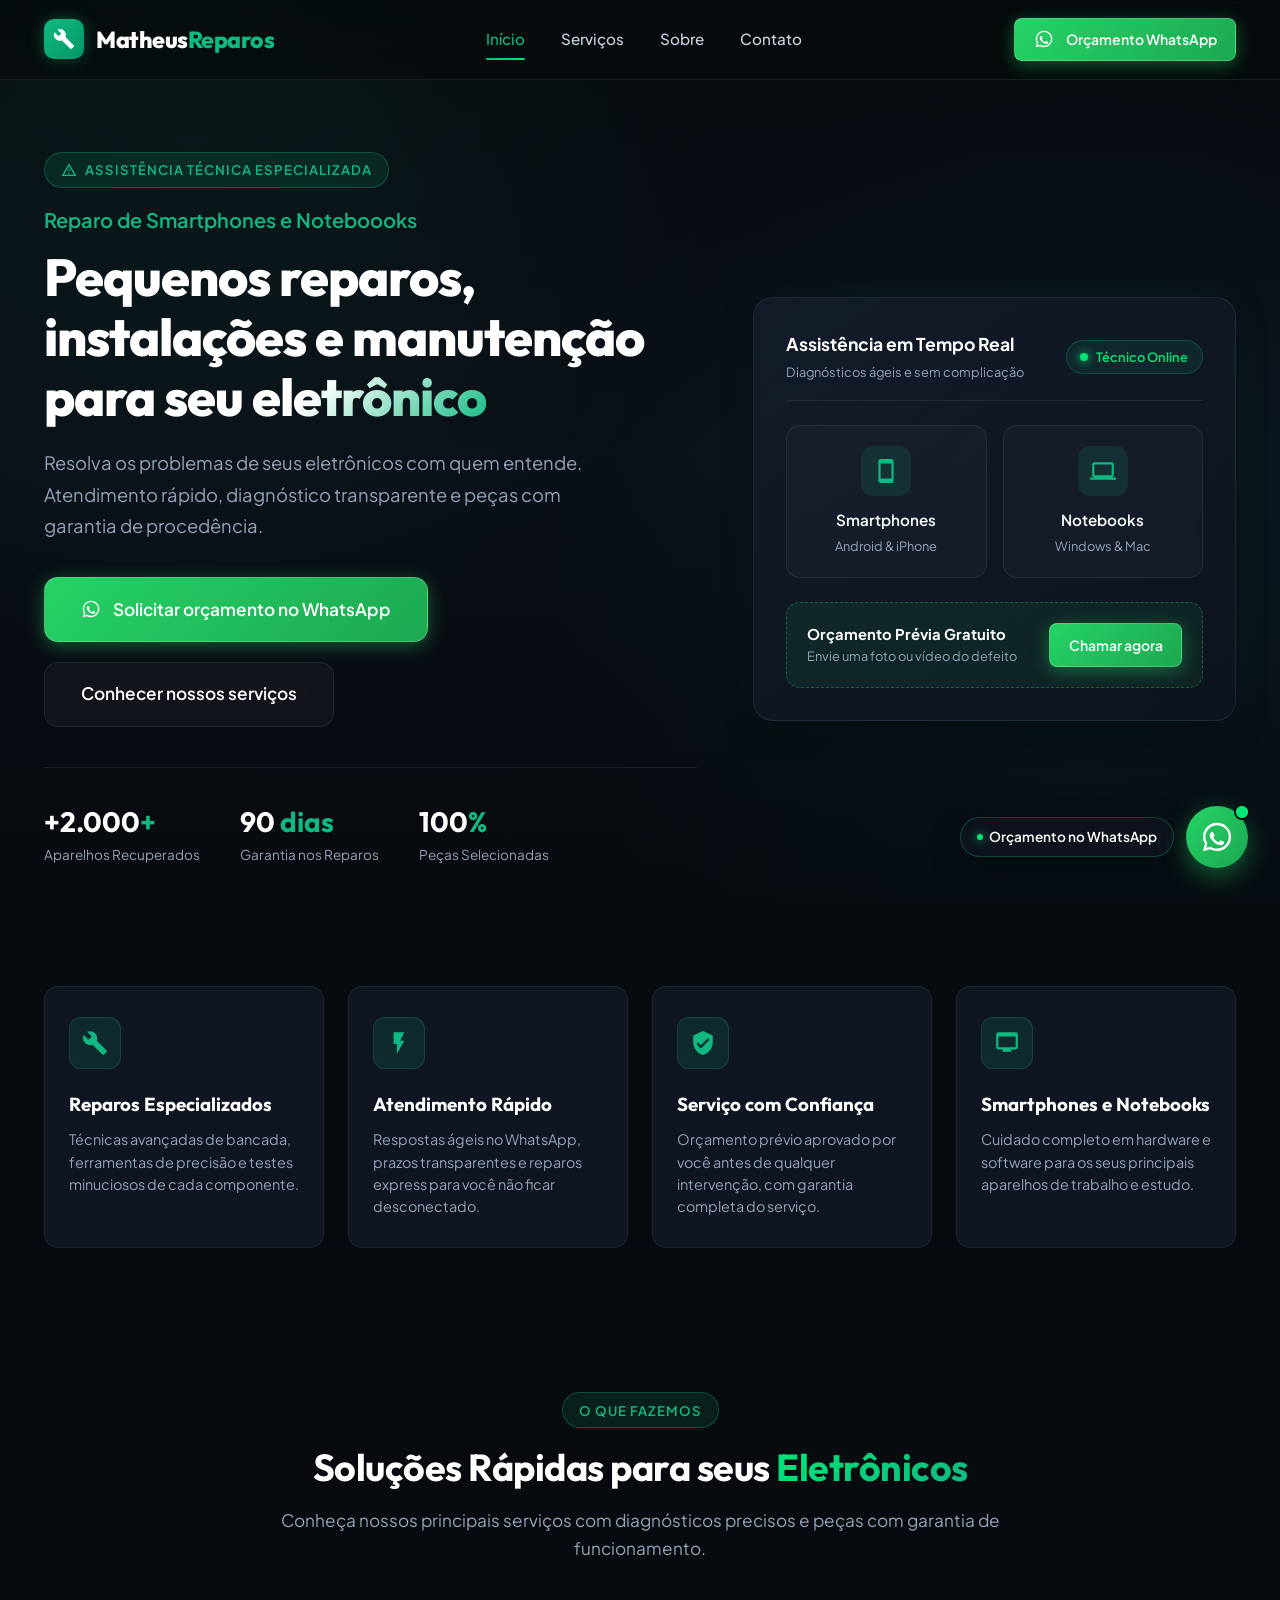
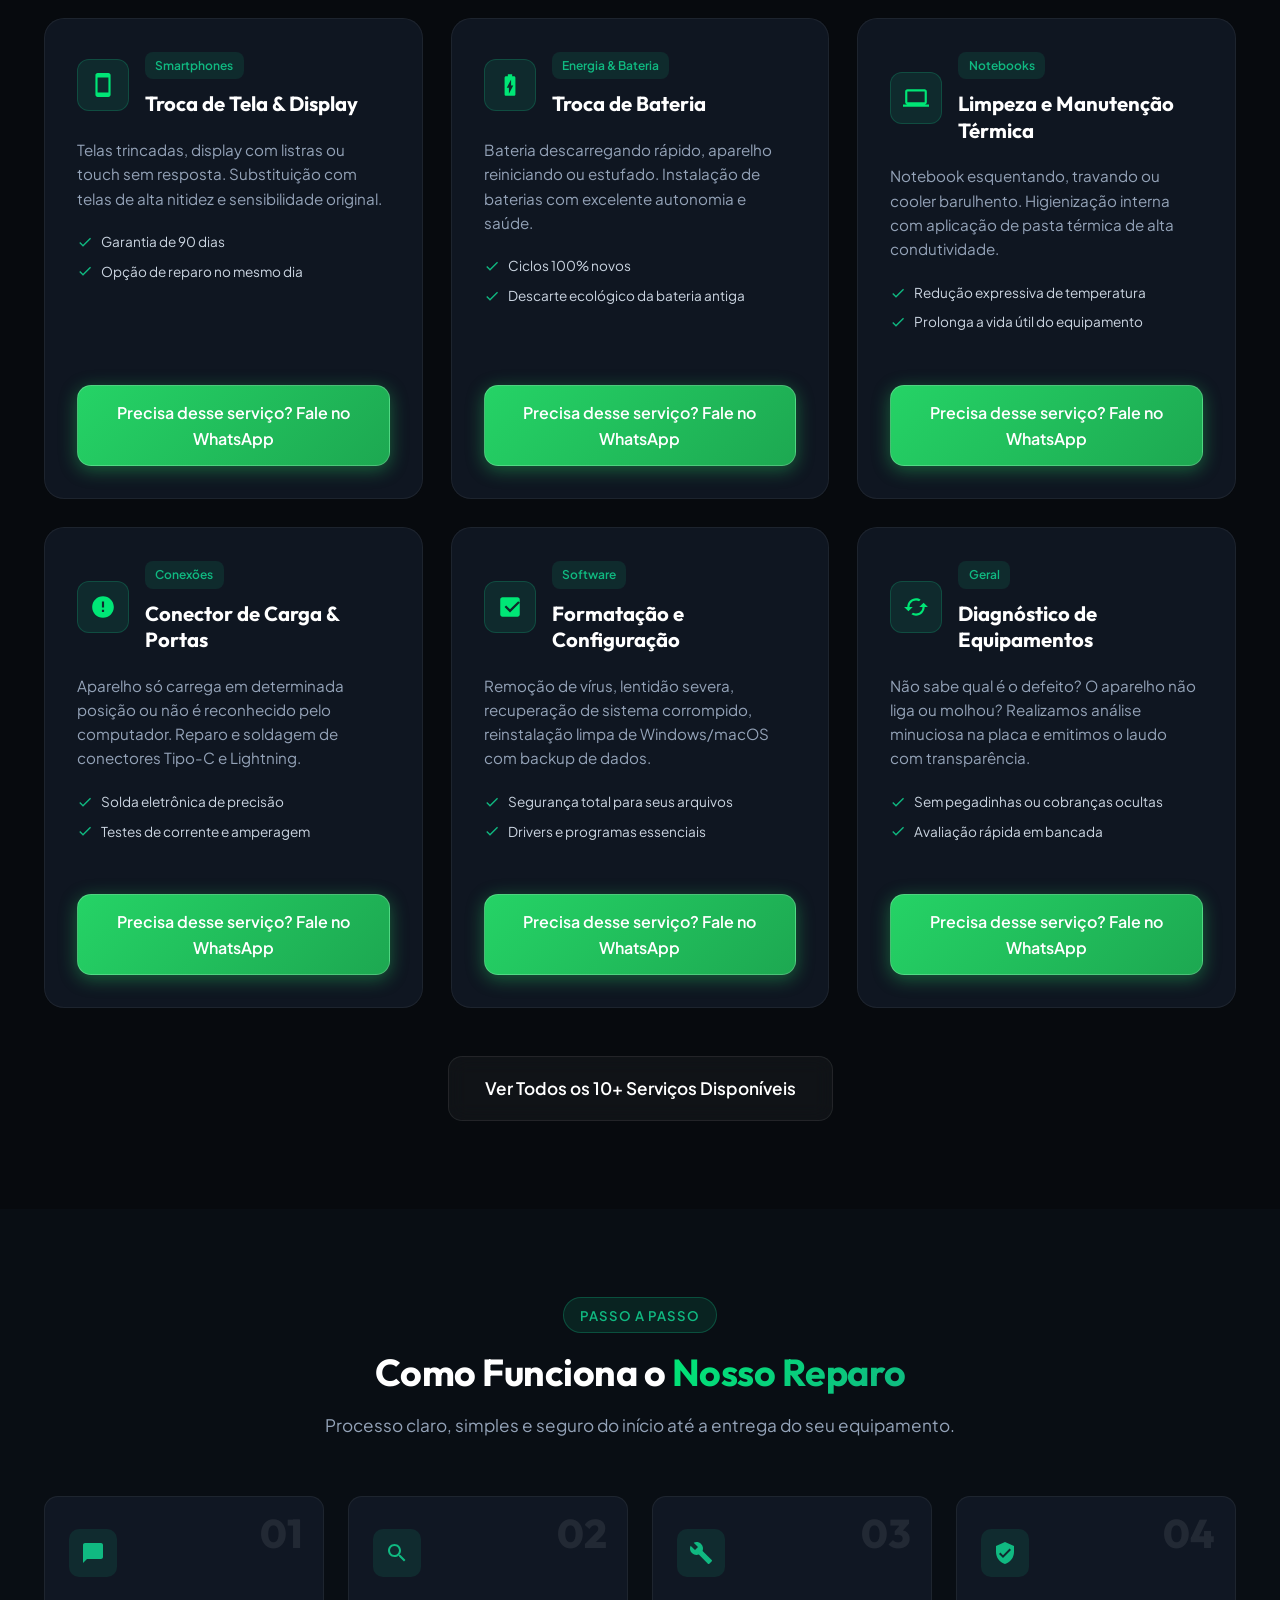
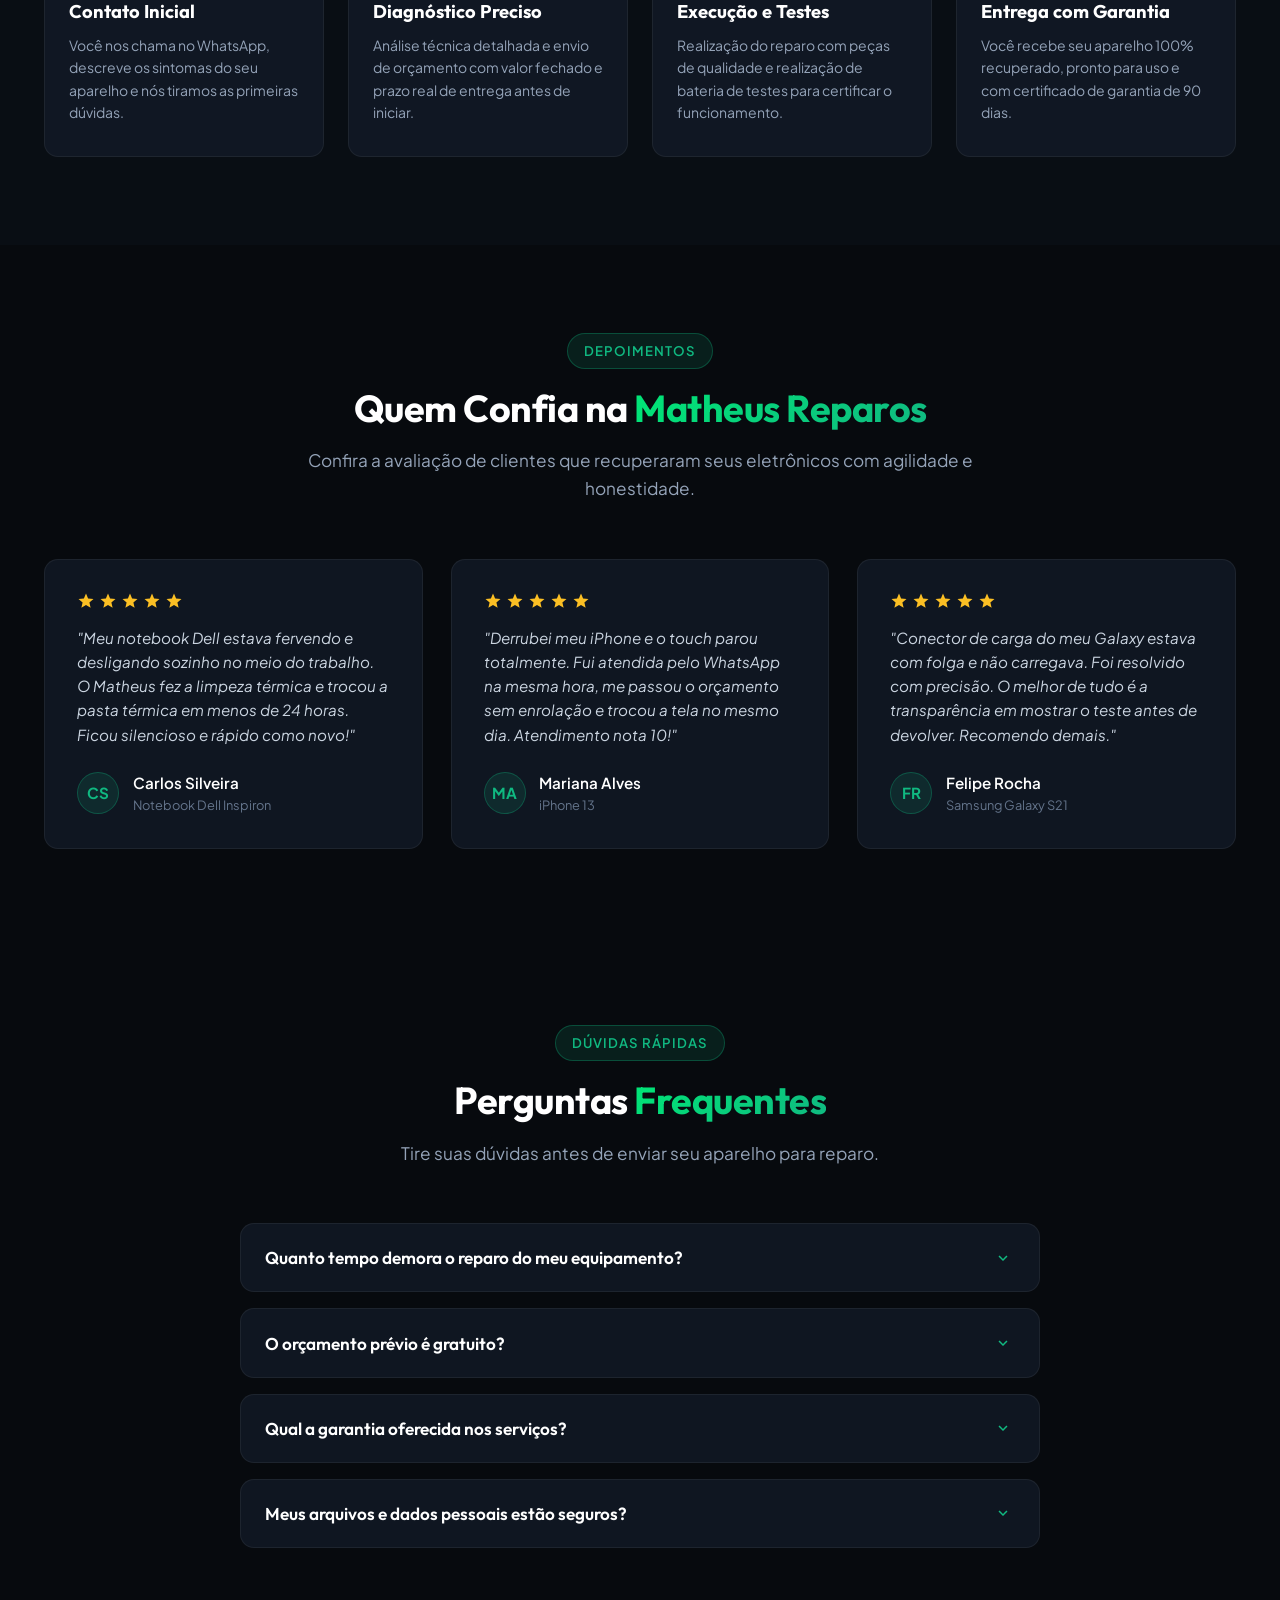
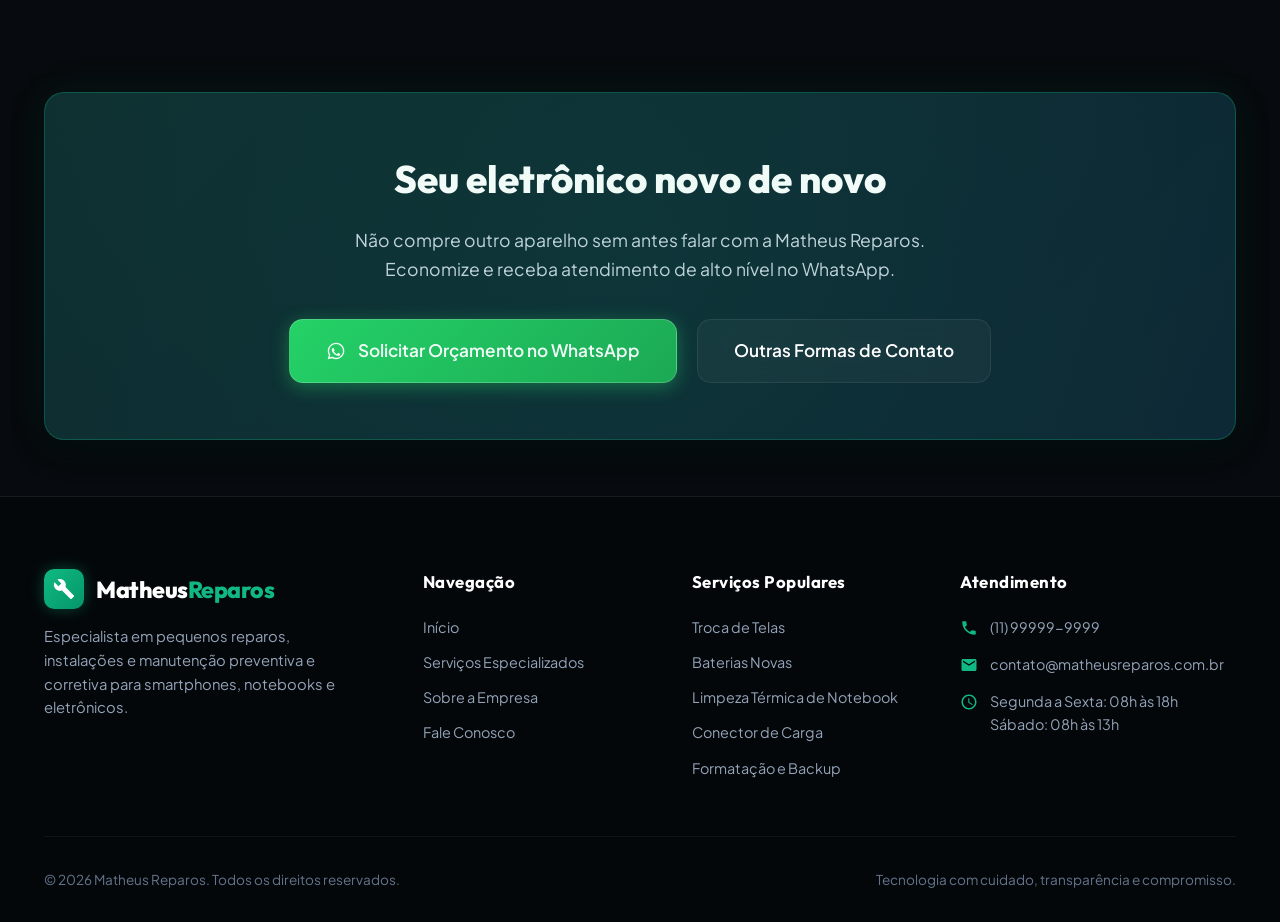
==== index.html @ ce0a1896 "Add files via upload" ====
<!DOCTYPE html>
<html lang="pt-BR">
<head>
  <meta charset="UTF-8">
  <meta name="viewport" content="width=device-width, initial-scale=1.0">
  <title>Matheus Reparos | Especialista em Smartphones e Notebooks</title>
  <meta name="description" content="Assistência técnica especializada em pequenos reparos, instalações e manutenção para seu eletrônico. Reparo de smartphones, notebooks e mais. Solicite seu orçamento!">
  <meta name="keywords" content="reparo de celular, conserto de notebook, troca de tela, troca de bateria, formatação, assistência técnica">
  
  <!-- CSS Principal -->
  <link rel="stylesheet" href="css/style.css">
  
  <!-- Favicon SVG Embutido -->
  <link rel="icon" type="image/svg+xml" href="data:image/svg+xml,<svg xmlns='http://www.w3.org/2000/svg' viewBox='0 0 24 24' fill='%2310b981'><path d='M22.7 19l-9.1-9.1c.9-2.3.4-5-1.5-6.9-2-2-5-2.4-7.4-1.3L9 6 6 9 1.6 4.7C.4 7.1.9 10.1 2.9 12.1c1.9 1.9 4.6 2.4 6.9 1.5l9.1 9.1c.4.4 1 .4 1.4 0l2.3-2.3c.5-.4.5-1.1.1-1.4z'/></svg>">
</head>
<body>

  <!-- ==========================================================================
       HEADER & NAVEGAÇÃO
       ========================================================================== -->
  <header class="header">
    <div class="container nav-container">
      <a href="index.html" class="logo" title="Matheus Reparos - Página Inicial">
        <div class="logo-icon">
          <svg viewBox="0 0 24 24">
            <path d="M22.7 19l-9.1-9.1c.9-2.3.4-5-1.5-6.9-2-2-5-2.4-7.4-1.3L9 6 6 9 1.6 4.7C.4 7.1.9 10.1 2.9 12.1c1.9 1.9 4.6 2.4 6.9 1.5l9.1 9.1c.4.4 1 .4 1.4 0l2.3-2.3c.5-.4.5-1.1.1-1.4z"/>
          </svg>
        </div>
        <div class="logo-text">Matheus<span>Reparos</span></div>
      </a>

      <nav class="nav-links" id="navLinks">
        <a href="index.html" class="nav-link active">Início</a>
        <a href="servicos.html" class="nav-link">Serviços</a>
        <a href="sobre.html" class="nav-link">Sobre</a>
        <a href="contato.html" class="nav-link">Contato</a>
      </nav>

      <div class="nav-cta">
        <a href="#" class="btn btn-whatsapp btn-sm" data-whatsapp-btn>
          <svg viewBox="0 0 24 24"><path d="M12.04 2c-5.46 0-9.91 4.45-9.91 9.91 0 1.75.46 3.45 1.32 4.95L2.05 22l5.25-1.38c1.45.79 3.08 1.21 4.74 1.21 5.46 0 9.91-4.45 9.91-9.91 0-2.65-1.03-5.14-2.9-7.01A9.816 9.816 0 0 0 12.04 2m.01 1.67c2.2 0 4.26.86 5.82 2.41 1.56 1.56 2.41 3.62 2.41 5.83 0 4.54-3.7 8.24-8.24 8.24-1.48 0-2.93-.4-4.2-1.15l-.3-.18-3.12.82.83-3.04-.2-.31a8.19 8.19 0 0 1-1.26-4.38c0-4.54 3.7-8.24 8.24-8.24m4.52 11.53c-.25-.13-1.47-.72-1.7-.81-.23-.08-.39-.13-.56.13-.17.25-.64.81-.79.97-.14.17-.29.19-.54.06-.25-.13-1.06-.39-2.02-1.24-.74-.66-1.25-1.48-1.39-1.73-.15-.25-.02-.39.11-.51.11-.11.25-.29.37-.43.13-.15.17-.25.25-.42.08-.17.04-.31-.02-.44-.06-.13-.56-1.35-.77-1.85-.2-.49-.41-.42-.56-.43h-.48c-.17 0-.44.06-.67.31-.23.25-.87.85-.87 2.08 0 1.22.89 2.4 1.01 2.57.13.17 1.75 2.68 4.25 3.75.59.26 1.06.41 1.42.52.6.19 1.14.16 1.57.1.48-.07 1.47-.6 1.68-1.18.21-.58.21-1.07.15-1.18-.07-.12-.23-.19-.48-.31z"/></svg>
          Orçamento WhatsApp
        </a>

        <button class="mobile-toggle" id="mobileToggle" aria-label="Abrir menu de navegação">
          <svg viewBox="0 0 24 24"><path d="M3 18h18v-2H3v2zm0-5h18v-2H3v2zm0-7v2h18V6H3z"/></svg>
        </button>
      </div>
    </div>
  </header>

  <main>
    <!-- ==========================================================================
         HERO SECTION
         ========================================================================== -->
    <section class="hero">
      <div class="container hero-grid">
        <div class="hero-content">
          <div class="badge-tag">
            <svg viewBox="0 0 24 24"><path d="M12 2L1 21h22L12 2zm0 3.99L19.53 19H4.47L12 5.99zM11 16h2v2h-2zm0-6h2v4h-2z"/></svg>
            Assistência Técnica Especializada
          </div>

          <p class="hero-tagline">Reparo de Smartphones e Noteboooks</p>

          <h1 class="hero-title">
            Pequenos reparos, instalações e manutenção para seu <span class="gradient-text">eletrônico</span>
          </h1>

          <p class="hero-description">
            Resolva os problemas de seus eletrônicos com quem entende. Atendimento rápido, diagnóstico transparente e peças com garantia de procedência.
          </p>

          <div class="hero-actions">
            <a href="#" class="btn btn-whatsapp btn-lg" data-whatsapp-btn id="heroWaBtn">
              <svg viewBox="0 0 24 24"><path d="M12.04 2c-5.46 0-9.91 4.45-9.91 9.91 0 1.75.46 3.45 1.32 4.95L2.05 22l5.25-1.38c1.45.79 3.08 1.21 4.74 1.21 5.46 0 9.91-4.45 9.91-9.91 0-2.65-1.03-5.14-2.9-7.01A9.816 9.816 0 0 0 12.04 2m.01 1.67c2.2 0 4.26.86 5.82 2.41 1.56 1.56 2.41 3.62 2.41 5.83 0 4.54-3.7 8.24-8.24 8.24-1.48 0-2.93-.4-4.2-1.15l-.3-.18-3.12.82.83-3.04-.2-.31a8.19 8.19 0 0 1-1.26-4.38c0-4.54 3.7-8.24 8.24-8.24m4.52 11.53c-.25-.13-1.47-.72-1.7-.81-.23-.08-.39-.13-.56.13-.17.25-.64.81-.79.97-.14.17-.29.19-.54.06-.25-.13-1.06-.39-2.02-1.24-.74-.66-1.25-1.48-1.39-1.73-.15-.25-.02-.39.11-.51.11-.11.25-.29.37-.43.13-.15.17-.25.25-.42.08-.17.04-.31-.02-.44-.06-.13-.56-1.35-.77-1.85-.2-.49-.41-.42-.56-.43h-.48c-.17 0-.44.06-.67.31-.23.25-.87.85-.87 2.08 0 1.22.89 2.4 1.01 2.57.13.17 1.75 2.68 4.25 3.75.59.26 1.06.41 1.42.52.6.19 1.14.16 1.57.1.48-.07 1.47-.6 1.68-1.18.21-.58.21-1.07.15-1.18-.07-.12-.23-.19-.48-.31z"/></svg>
              Solicitar orçamento no WhatsApp
            </a>

            <a href="servicos.html" class="btn btn-secondary btn-lg">
              Conhecer nossos serviços
            </a>
          </div>

          <div class="hero-stats">
            <div class="stat-item">
              <span class="stat-num">+2.000<span>+</span></span>
              <span class="stat-label">Aparelhos Recuperados</span>
            </div>
            <div class="stat-item">
              <span class="stat-num">90<span> dias</span></span>
              <span class="stat-label">Garantia nos Reparos</span>
            </div>
            <div class="stat-item">
              <span class="stat-num">100<span>%</span></span>
              <span class="stat-label">Peças Selecionadas</span>
            </div>
          </div>
        </div>

        <!-- Visual Tech Card -->
        <div class="hero-visual reveal">
          <div class="hero-glass-card">
            <div class="hero-card-header">
              <div>
                <h3 style="font-size: 1.1rem; font-weight: 700; color: #fff;">Assistência em Tempo Real</h3>
                <span style="font-size: 0.8rem; color: var(--text-muted);">Diagnósticos ágeis e sem complicação</span>
              </div>
              <div class="status-pill">
                <span class="status-indicator"></span>
                Técnico Online
              </div>
            </div>

            <div class="device-showcase-grid">
              <div class="device-box">
                <div class="device-icon-wrap">
                  <svg viewBox="0 0 24 24"><path d="M17 1.01L7 1c-1.1 0-2 .9-2 2v18c0 1.1.9 2 2 2h10c1.1 0 2-.9 2-2V3c0-1.1-.9-1.99-2-1.99zM17 19H7V5h10v14z"/></svg>
                </div>
                <h4>Smartphones</h4>
                <p>Android & iPhone</p>
              </div>

              <div class="device-box">
                <div class="device-icon-wrap">
                  <svg viewBox="0 0 24 24"><path d="M20 18c1.1 0 2-.9 2-2V6c0-1.1-.9-2-2-2H4c-1.1 0-2 .9-2 2v10c0 1.1.9 2 2 2H0v2h24v-2h-4zM4 6h16v10H4V6z"/></svg>
                </div>
                <h4>Notebooks</h4>
                <p>Windows & Mac</p>
              </div>
            </div>

            <div class="hero-quick-cta">
              <div class="quick-cta-info">
                <span class="quick-cta-title">Orçamento Prévia Gratuito</span>
                <span class="quick-cta-sub">Envie uma foto ou vídeo do defeito</span>
              </div>
              <a href="#" class="btn btn-whatsapp btn-sm" data-whatsapp-btn>
                Chamar agora
              </a>
            </div>
          </div>
        </div>
      </div>
    </section>

    <!-- ==========================================================================
         CARDS DE DESTAQUE / DIFERENCIAIS
         ========================================================================== -->
    <section class="section-sm">
      <div class="container">
        <div class="features-grid">
          <!-- Card 1 -->
          <div class="feature-card reveal">
            <div class="feature-icon">
              <svg viewBox="0 0 24 24"><path d="M22.7 19l-9.1-9.1c.9-2.3.4-5-1.5-6.9-2-2-5-2.4-7.4-1.3L9 6 6 9 1.6 4.7C.4 7.1.9 10.1 2.9 12.1c1.9 1.9 4.6 2.4 6.9 1.5l9.1 9.1c.4.4 1 .4 1.4 0l2.3-2.3c.5-.4.5-1.1.1-1.4z"/></svg>
            </div>
            <h3 class="feature-title">Reparos Especializados</h3>
            <p class="feature-desc">Técnicas avançadas de bancada, ferramentas de precisão e testes minuciosos de cada componente.</p>
          </div>

          <!-- Card 2 -->
          <div class="feature-card reveal">
            <div class="feature-icon">
              <svg viewBox="0 0 24 24"><path d="M7 2v11h3v9l7-12h-4l4-8z"/></svg>
            </div>
            <h3 class="feature-title">Atendimento Rápido</h3>
            <p class="feature-desc">Respostas ágeis no WhatsApp, prazos transparentes e reparos express para você não ficar desconectado.</p>
          </div>

          <!-- Card 3 -->
          <div class="feature-card reveal">
            <div class="feature-icon">
              <svg viewBox="0 0 24 24"><path d="M12 1L3 5v6c0 5.55 3.84 10.74 9 12 5.16-1.26 9-6.45 9-12V5l-9-4zm-2 16l-4-4 1.41-1.41L10 14.17l6.59-6.59L18 9l-8 8z"/></svg>
            </div>
            <h3 class="feature-title">Serviço com Confiança</h3>
            <p class="feature-desc">Orçamento prévio aprovado por você antes de qualquer intervenção, com garantia completa do serviço.</p>
          </div>

          <!-- Card 4 -->
          <div class="feature-card reveal">
            <div class="feature-icon">
              <svg viewBox="0 0 24 24"><path d="M4 6h16v10H4zm16-4H4c-1.1 0-2 .9-2 2v12c0 1.1.9 2 2 2h4v2h8v-2h4c1.1 0 2-.9 2-2V4c0-1.1-.9-2-2-2z"/></svg>
            </div>
            <h3 class="feature-title">Smartphones e Notebooks</h3>
            <p class="feature-desc">Cuidado completo em hardware e software para os seus principais aparelhos de trabalho e estudo.</p>
          </div>
        </div>
      </div>
    </section>

    <!-- ==========================================================================
         SERVIÇOS POPULARES
         ========================================================================== -->
    <section class="section">
      <div class="container">
        <div class="section-title-wrap">
          <div class="badge-tag">O que fazemos</div>
          <h2 class="section-title">Soluções Rápidas para seus <span class="highlight">Eletrônicos</span></h2>
          <p class="section-subtitle">Conheça nossos principais serviços com diagnósticos precisos e peças com garantia de funcionamento.</p>
        </div>

        <div class="services-grid">
          <!-- Serviço 1 -->
          <div class="service-card reveal">
            <div class="service-card-top">
              <div class="service-header">
                <div class="service-icon">
                  <svg viewBox="0 0 24 24"><path d="M17 1.01L7 1c-1.1 0-2 .9-2 2v18c0 1.1.9 2 2 2h10c1.1 0 2-.9 2-2V3c0-1.1-.9-1.99-2-1.99zM17 19H7V5h10v14z"/></svg>
                </div>
                <div>
                  <span class="service-badge">Smartphones</span>
                  <h3 class="service-card-title">Troca de Tela & Display</h3>
                </div>
              </div>
              <p class="service-description">Telas trincadas, display com listras ou touch sem resposta. Substituição com telas de alta nitidez e sensibilidade original.</p>
              <div class="service-features">
                <div class="service-feature-item">
                  <svg viewBox="0 0 24 24"><path d="M9 16.17L4.83 12l-1.42 1.41L9 19 21 7l-1.41-1.41z"/></svg>
                  Garantia de 90 dias
                </div>
                <div class="service-feature-item">
                  <svg viewBox="0 0 24 24"><path d="M9 16.17L4.83 12l-1.42 1.41L9 19 21 7l-1.41-1.41z"/></svg>
                  Opção de reparo no mesmo dia
                </div>
              </div>
            </div>
            <a href="#" class="btn btn-whatsapp btn-block" data-whatsapp-service="Troca de Tela de Smartphone">
              Precisa desse serviço? Fale no WhatsApp
            </a>
          </div>

          <!-- Serviço 2 -->
          <div class="service-card reveal">
            <div class="service-card-top">
              <div class="service-header">
                <div class="service-icon">
                  <svg viewBox="0 0 24 24"><path d="M15.67 4H14V2h-4v2H8.33C7.6 4 7 4.6 7 5.33v15.33C7 21.4 7.6 22 8.33 22h7.33c.74 0 1.34-.6 1.34-1.33V5.33C17 4.6 16.4 4 15.67 4zM11 20v-5.5H9L13 7v5.5h2L11 20z"/></svg>
                </div>
                <div>
                  <span class="service-badge">Energia & Bateria</span>
                  <h3 class="service-card-title">Troca de Bateria</h3>
                </div>
              </div>
              <p class="service-description">Bateria descarregando rápido, aparelho reiniciando ou estufado. Instalação de baterias com excelente autonomia e saúde.</p>
              <div class="service-features">
                <div class="service-feature-item">
                  <svg viewBox="0 0 24 24"><path d="M9 16.17L4.83 12l-1.42 1.41L9 19 21 7l-1.41-1.41z"/></svg>
                  Ciclos 100% novos
                </div>
                <div class="service-feature-item">
                  <svg viewBox="0 0 24 24"><path d="M9 16.17L4.83 12l-1.42 1.41L9 19 21 7l-1.41-1.41z"/></svg>
                  Descarte ecológico da bateria antiga
                </div>
              </div>
            </div>
            <a href="#" class="btn btn-whatsapp btn-block" data-whatsapp-service="Troca de Bateria">
              Precisa desse serviço? Fale no WhatsApp
            </a>
          </div>

          <!-- Serviço 3 -->
          <div class="service-card reveal">
            <div class="service-card-top">
              <div class="service-header">
                <div class="service-icon">
                  <svg viewBox="0 0 24 24"><path d="M20 18c1.1 0 2-.9 2-2V6c0-1.1-.9-2-2-2H4c-1.1 0-2 .9-2 2v10c0 1.1.9 2 2 2H0v2h24v-2h-4zM4 6h16v10H4V6z"/></svg>
                </div>
                <div>
                  <span class="service-badge">Notebooks</span>
                  <h3 class="service-card-title">Limpeza e Manutenção Térmica</h3>
                </div>
              </div>
              <p class="service-description">Notebook esquentando, travando ou cooler barulhento. Higienização interna com aplicação de pasta térmica de alta condutividade.</p>
              <div class="service-features">
                <div class="service-feature-item">
                  <svg viewBox="0 0 24 24"><path d="M9 16.17L4.83 12l-1.42 1.41L9 19 21 7l-1.41-1.41z"/></svg>
                  Redução expressiva de temperatura
                </div>
                <div class="service-feature-item">
                  <svg viewBox="0 0 24 24"><path d="M9 16.17L4.83 12l-1.42 1.41L9 19 21 7l-1.41-1.41z"/></svg>
                  Prolonga a vida útil do equipamento
                </div>
              </div>
            </div>
            <a href="#" class="btn btn-whatsapp btn-block" data-whatsapp-service="Limpeza e Manutenção de Notebook">
              Precisa desse serviço? Fale no WhatsApp
            </a>
          </div>

          <!-- Serviço 4 -->
          <div class="service-card reveal">
            <div class="service-card-top">
              <div class="service-header">
                <div class="service-icon">
                  <svg viewBox="0 0 24 24"><path d="M12 2C6.48 2 2 6.48 2 12s4.48 10 10 10 10-4.48 10-10S17.52 2 12 2zm1 14.5h-2v-2h2v2zm0-4h-2V7h2v5.5z"/></svg>
                </div>
                <div>
                  <span class="service-badge">Conexões</span>
                  <h3 class="service-card-title">Conector de Carga & Portas</h3>
                </div>
              </div>
              <p class="service-description">Aparelho só carrega em determinada posição ou não é reconhecido pelo computador. Reparo e soldagem de conectores Tipo-C e Lightning.</p>
              <div class="service-features">
                <div class="service-feature-item">
                  <svg viewBox="0 0 24 24"><path d="M9 16.17L4.83 12l-1.42 1.41L9 19 21 7l-1.41-1.41z"/></svg>
                  Solda eletrônica de precisão
                </div>
                <div class="service-feature-item">
                  <svg viewBox="0 0 24 24"><path d="M9 16.17L4.83 12l-1.42 1.41L9 19 21 7l-1.41-1.41z"/></svg>
                  Testes de corrente e amperagem
                </div>
              </div>
            </div>
            <a href="#" class="btn btn-whatsapp btn-block" data-whatsapp-service="Reparo de Conector de Carga">
              Precisa desse serviço? Fale no WhatsApp
            </a>
          </div>

          <!-- Serviço 5 -->
          <div class="service-card reveal">
            <div class="service-card-top">
              <div class="service-header">
                <div class="service-icon">
                  <svg viewBox="0 0 24 24"><path d="M19 3H5c-1.1 0-2 .9-2 2v14c0 1.1.9 2 2 2h14c1.1 0 2-.9 2-2V5c0-1.1-.9-2-2-2zm-7 14l-5-5 1.41-1.41L12 14.17l7.59-7.59L21 8l-9 9z"/></svg>
                </div>
                <div>
                  <span class="service-badge">Software</span>
                  <h3 class="service-card-title">Formatação e Configuração</h3>
                </div>
              </div>
              <p class="service-description">Remoção de vírus, lentidão severa, recuperação de sistema corrompido, reinstalação limpa de Windows/macOS com backup de dados.</p>
              <div class="service-features">
                <div class="service-feature-item">
                  <svg viewBox="0 0 24 24"><path d="M9 16.17L4.83 12l-1.42 1.41L9 19 21 7l-1.41-1.41z"/></svg>
                  Segurança total para seus arquivos
                </div>
                <div class="service-feature-item">
                  <svg viewBox="0 0 24 24"><path d="M9 16.17L4.83 12l-1.42 1.41L9 19 21 7l-1.41-1.41z"/></svg>
                  Drivers e programas essenciais
                </div>
              </div>
            </div>
            <a href="#" class="btn btn-whatsapp btn-block" data-whatsapp-service="Formatação e Configuração de Software">
              Precisa desse serviço? Fale no WhatsApp
            </a>
          </div>

          <!-- Serviço 6 -->
          <div class="service-card reveal">
            <div class="service-card-top">
              <div class="service-header">
                <div class="service-icon">
                  <svg viewBox="0 0 24 24"><path d="M19 8l-4 4h3c0 3.31-2.69 6-6 6-1.01 0-1.97-.25-2.8-.7l-1.46 1.46C8.97 19.54 10.43 20 12 20c4.42 0 8-3.58 8-8h3l-4-4zM6 12c0-3.31 2.69-6 6-6 1.01 0 1.97.25 2.8.7l1.46-1.46C15.03 4.46 13.57 4 12 4c-4.42 0-8 3.58-8 8H1l4 4 4-4H6z"/></svg>
                </div>
                <div>
                  <span class="service-badge">Geral</span>
                  <h3 class="service-card-title">Diagnóstico de Equipamentos</h3>
                </div>
              </div>
              <p class="service-description">Não sabe qual é o defeito? O aparelho não liga ou molhou? Realizamos análise minuciosa na placa e emitimos o laudo com transparência.</p>
              <div class="service-features">
                <div class="service-feature-item">
                  <svg viewBox="0 0 24 24"><path d="M9 16.17L4.83 12l-1.42 1.41L9 19 21 7l-1.41-1.41z"/></svg>
                  Sem pegadinhas ou cobranças ocultas
                </div>
                <div class="service-feature-item">
                  <svg viewBox="0 0 24 24"><path d="M9 16.17L4.83 12l-1.42 1.41L9 19 21 7l-1.41-1.41z"/></svg>
                  Avaliação rápida em bancada
                </div>
              </div>
            </div>
            <a href="#" class="btn btn-whatsapp btn-block" data-whatsapp-service="Diagnóstico de Equipamento">
              Precisa desse serviço? Fale no WhatsApp
            </a>
          </div>
        </div>

        <div style="text-align: center; margin-top: 3rem;">
          <a href="servicos.html" class="btn btn-secondary btn-lg">
            Ver Todos os 10+ Serviços Disponíveis
          </a>
        </div>
      </div>
    </section>

    <!-- ==========================================================================
         COMO FUNCIONA O ATENDIMENTO
         ========================================================================== -->
    <section class="section" style="background: rgba(14, 20, 30, 0.4);">
      <div class="container">
        <div class="section-title-wrap">
          <div class="badge-tag">Passo a Passo</div>
          <h2 class="section-title">Como Funciona o <span class="highlight">Nosso Reparo</span></h2>
          <p class="section-subtitle">Processo claro, simples e seguro do início até a entrega do seu equipamento.</p>
        </div>

        <div class="steps-grid">
          <!-- Passo 1 -->
          <div class="step-card reveal">
            <span class="step-number">01</span>
            <div class="step-icon-wrap">
              <svg viewBox="0 0 24 24"><path d="M20 2H4c-1.1 0-1.99.9-1.99 2L2 22l4-4h14c1.1 0 2-.9 2-2V4c0-1.1-.9-2-2-2z"/></svg>
            </div>
            <h3 class="step-title">Contato Inicial</h3>
            <p class="step-desc">Você nos chama no WhatsApp, descreve os sintomas do seu aparelho e nós tiramos as primeiras dúvidas.</p>
          </div>

          <!-- Passo 2 -->
          <div class="step-card reveal">
            <span class="step-number">02</span>
            <div class="step-icon-wrap">
              <svg viewBox="0 0 24 24"><path d="M15.5 14h-.79l-.28-.27C15.41 12.59 16 11.11 16 9.5 16 5.91 13.09 3 9.5 3S3 5.91 3 9.5 5.91 16 9.5 16c1.61 0 3.09-.59 4.23-1.57l.27.28v.79l5 4.99L20.49 19l-4.99-5zm-6 0C7.01 14 5 11.99 5 9.5S7.01 5 9.5 5 14 7.01 14 9.5 11.99 14 9.5 14z"/></svg>
            </div>
            <h3 class="step-title">Diagnóstico Preciso</h3>
            <p class="step-desc">Análise técnica detalhada e envio de orçamento com valor fechado e prazo real de entrega antes de iniciar.</p>
          </div>

          <!-- Passo 3 -->
          <div class="step-card reveal">
            <span class="step-number">03</span>
            <div class="step-icon-wrap">
              <svg viewBox="0 0 24 24"><path d="M22.7 19l-9.1-9.1c.9-2.3.4-5-1.5-6.9-2-2-5-2.4-7.4-1.3L9 6 6 9 1.6 4.7C.4 7.1.9 10.1 2.9 12.1c1.9 1.9 4.6 2.4 6.9 1.5l9.1 9.1c.4.4 1 .4 1.4 0l2.3-2.3c.5-.4.5-1.1.1-1.4z"/></svg>
            </div>
            <h3 class="step-title">Execução e Testes</h3>
            <p class="step-desc">Realização do reparo com peças de qualidade e realização de bateria de testes para certificar o funcionamento.</p>
          </div>

          <!-- Passo 4 -->
          <div class="step-card reveal">
            <span class="step-number">04</span>
            <div class="step-icon-wrap">
              <svg viewBox="0 0 24 24"><path d="M12 1L3 5v6c0 5.55 3.84 10.74 9 12 5.16-1.26 9-6.45 9-12V5l-9-4zm-2 16l-4-4 1.41-1.41L10 14.17l6.59-6.59L18 9l-8 8z"/></svg>
            </div>
            <h3 class="step-title">Entrega com Garantia</h3>
            <p class="step-desc">Você recebe seu aparelho 100% recuperado, pronto para uso e com certificado de garantia de 90 dias.</p>
          </div>
        </div>
      </div>
    </section>

    <!-- ==========================================================================
         PROVA SOCIAL / AVALIAÇÕES
         ========================================================================== -->
    <section class="section">
      <div class="container">
        <div class="section-title-wrap">
          <div class="badge-tag">Depoimentos</div>
          <h2 class="section-title">Quem Confia na <span class="highlight">Matheus Reparos</span></h2>
          <p class="section-subtitle">Confira a avaliação de clientes que recuperaram seus eletrônicos com agilidade e honestidade.</p>
        </div>

        <div class="reviews-grid">
          <!-- Depoimento 1 -->
          <div class="review-card reveal">
            <div>
              <div class="review-stars">
                <svg viewBox="0 0 24 24"><path d="M12 17.27L18.18 21l-1.64-7.03L22 9.24l-7.19-.61L12 2 9.19 8.63 2 9.24l5.46 4.73L5.82 21z"/></svg>
                <svg viewBox="0 0 24 24"><path d="M12 17.27L18.18 21l-1.64-7.03L22 9.24l-7.19-.61L12 2 9.19 8.63 2 9.24l5.46 4.73L5.82 21z"/></svg>
                <svg viewBox="0 0 24 24"><path d="M12 17.27L18.18 21l-1.64-7.03L22 9.24l-7.19-.61L12 2 9.19 8.63 2 9.24l5.46 4.73L5.82 21z"/></svg>
                <svg viewBox="0 0 24 24"><path d="M12 17.27L18.18 21l-1.64-7.03L22 9.24l-7.19-.61L12 2 9.19 8.63 2 9.24l5.46 4.73L5.82 21z"/></svg>
                <svg viewBox="0 0 24 24"><path d="M12 17.27L18.18 21l-1.64-7.03L22 9.24l-7.19-.61L12 2 9.19 8.63 2 9.24l5.46 4.73L5.82 21z"/></svg>
              </div>
              <p class="review-text">"Meu notebook Dell estava fervendo e desligando sozinho no meio do trabalho. O Matheus fez a limpeza térmica e trocou a pasta térmica em menos de 24 horas. Ficou silencioso e rápido como novo!"</p>
            </div>
            <div class="review-author">
              <div class="review-avatar">CS</div>
              <div>
                <div class="review-name">Carlos Silveira</div>
                <div class="review-device">Notebook Dell Inspiron</div>
              </div>
            </div>
          </div>

          <!-- Depoimento 2 -->
          <div class="review-card reveal">
            <div>
              <div class="review-stars">
                <svg viewBox="0 0 24 24"><path d="M12 17.27L18.18 21l-1.64-7.03L22 9.24l-7.19-.61L12 2 9.19 8.63 2 9.24l5.46 4.73L5.82 21z"/></svg>
                <svg viewBox="0 0 24 24"><path d="M12 17.27L18.18 21l-1.64-7.03L22 9.24l-7.19-.61L12 2 9.19 8.63 2 9.24l5.46 4.73L5.82 21z"/></svg>
                <svg viewBox="0 0 24 24"><path d="M12 17.27L18.18 21l-1.64-7.03L22 9.24l-7.19-.61L12 2 9.19 8.63 2 9.24l5.46 4.73L5.82 21z"/></svg>
                <svg viewBox="0 0 24 24"><path d="M12 17.27L18.18 21l-1.64-7.03L22 9.24l-7.19-.61L12 2 9.19 8.63 2 9.24l5.46 4.73L5.82 21z"/></svg>
                <svg viewBox="0 0 24 24"><path d="M12 17.27L18.18 21l-1.64-7.03L22 9.24l-7.19-.61L12 2 9.19 8.63 2 9.24l5.46 4.73L5.82 21z"/></svg>
              </div>
              <p class="review-text">"Derrubei meu iPhone e o touch parou totalmente. Fui atendida pelo WhatsApp na mesma hora, me passou o orçamento sem enrolação e trocou a tela no mesmo dia. Atendimento nota 10!"</p>
            </div>
            <div class="review-author">
              <div class="review-avatar">MA</div>
              <div>
                <div class="review-name">Mariana Alves</div>
                <div class="review-device">iPhone 13</div>
              </div>
            </div>
          </div>

          <!-- Depoimento 3 -->
          <div class="review-card reveal">
            <div>
              <div class="review-stars">
                <svg viewBox="0 0 24 24"><path d="M12 17.27L18.18 21l-1.64-7.03L22 9.24l-7.19-.61L12 2 9.19 8.63 2 9.24l5.46 4.73L5.82 21z"/></svg>
                <svg viewBox="0 0 24 24"><path d="M12 17.27L18.18 21l-1.64-7.03L22 9.24l-7.19-.61L12 2 9.19 8.63 2 9.24l5.46 4.73L5.82 21z"/></svg>
                <svg viewBox="0 0 24 24"><path d="M12 17.27L18.18 21l-1.64-7.03L22 9.24l-7.19-.61L12 2 9.19 8.63 2 9.24l5.46 4.73L5.82 21z"/></svg>
                <svg viewBox="0 0 24 24"><path d="M12 17.27L18.18 21l-1.64-7.03L22 9.24l-7.19-.61L12 2 9.19 8.63 2 9.24l5.46 4.73L5.82 21z"/></svg>
                <svg viewBox="0 0 24 24"><path d="M12 17.27L18.18 21l-1.64-7.03L22 9.24l-7.19-.61L12 2 9.19 8.63 2 9.24l5.46 4.73L5.82 21z"/></svg>
              </div>
              <p class="review-text">"Conector de carga do meu Galaxy estava com folga e não carregava. Foi resolvido com precisão. O melhor de tudo é a transparência em mostrar o teste antes de devolver. Recomendo demais."</p>
            </div>
            <div class="review-author">
              <div class="review-avatar">FR</div>
              <div>
                <div class="review-name">Felipe Rocha</div>
                <div class="review-device">Samsung Galaxy S21</div>
              </div>
            </div>
          </div>
        </div>
      </div>
    </section>

    <!-- ==========================================================================
         FAQ (PERGUNTAS FREQUENTES)
         ========================================================================== -->
    <section class="section">
      <div class="container">
        <div class="section-title-wrap">
          <div class="badge-tag">Dúvidas Rápidas</div>
          <h2 class="section-title">Perguntas <span class="highlight">Frequentes</span></h2>
          <p class="section-subtitle">Tire suas dúvidas antes de enviar seu aparelho para reparo.</p>
        </div>

        <div class="faq-wrap">
          <div class="faq-item">
            <button class="faq-question">
              Quanto tempo demora o reparo do meu equipamento?
              <span class="faq-icon">
                <svg viewBox="0 0 24 24"><path d="M7.41 8.59L12 13.17l4.59-4.58L18 10l-6 6-6-6 1.41-1.41z"/></svg>
              </span>
            </button>
            <div class="faq-answer">
              Serviços como troca de tela, substituição de bateria e limpeza preventiva costumam ser concluídos no mesmo dia ou em até 24 horas úteis. Casos de placa ou reparos estruturais são informados com previsão exata no diagnóstico.
            </div>
          </div>

          <div class="faq-item">
            <button class="faq-question">
              O orçamento prévio é gratuito?
              <span class="faq-icon">
                <svg viewBox="0 0 24 24"><path d="M7.41 8.59L12 13.17l4.59-4.58L18 10l-6 6-6-6 1.41-1.41z"/></svg>
              </span>
            </button>
            <div class="faq-answer">
              Sim! Pelo WhatsApp conseguimos fornecer uma prévia de valores baseando-se no modelo e defeito. Para análise em bancada física, você só aprova o serviço se o valor e condições forem satisfatórios para você.
            </div>
          </div>

          <div class="faq-item">
            <button class="faq-question">
              Qual a garantia oferecida nos serviços?
              <span class="faq-icon">
                <svg viewBox="0 0 24 24"><path d="M7.41 8.59L12 13.17l4.59-4.58L18 10l-6 6-6-6 1.41-1.41z"/></svg>
              </span>
            </button>
            <div class="faq-answer">
              Todos os nossos serviços de peças e mão de obra contam com 90 dias de garantia contra qualquer vício de fabricação ou instalação, garantindo total tranquilidade.
            </div>
          </div>

          <div class="faq-item">
            <button class="faq-question">
              Meus arquivos e dados pessoais estão seguros?
              <span class="faq-icon">
                <svg viewBox="0 0 24 24"><path d="M7.41 8.59L12 13.17l4.59-4.58L18 10l-6 6-6-6 1.41-1.41z"/></svg>
              </span>
            </button>
            <div class="faq-answer">
              Tratamos os dados de nossos clientes com rigor absoluto. Em manutenções de hardware seu sistema sequer é acessado, e em formatações orientamos o procedimento de backup integral com total confidencialidade.
            </div>
          </div>
        </div>
      </div>
    </section>

    <!-- ==========================================================================
         BANNER CTA FINAL
         ========================================================================== -->
    <section class="section-sm">
      <div class="container">
        <div class="cta-banner reveal">
          <h2>Seu eletrônico novo de novo</h2>
          <p>Não compre outro aparelho sem antes falar com a Matheus Reparos. Economize e receba atendimento de alto nível no WhatsApp.</p>
          <div class="cta-buttons">
            <a href="#" class="btn btn-whatsapp btn-lg" data-whatsapp-btn>
              <svg viewBox="0 0 24 24"><path d="M12.04 2c-5.46 0-9.91 4.45-9.91 9.91 0 1.75.46 3.45 1.32 4.95L2.05 22l5.25-1.38c1.45.79 3.08 1.21 4.74 1.21 5.46 0 9.91-4.45 9.91-9.91 0-2.65-1.03-5.14-2.9-7.01A9.816 9.816 0 0 0 12.04 2m.01 1.67c2.2 0 4.26.86 5.82 2.41 1.56 1.56 2.41 3.62 2.41 5.83 0 4.54-3.7 8.24-8.24 8.24-1.48 0-2.93-.4-4.2-1.15l-.3-.18-3.12.82.83-3.04-.2-.31a8.19 8.19 0 0 1-1.26-4.38c0-4.54 3.7-8.24 8.24-8.24m4.52 11.53c-.25-.13-1.47-.72-1.7-.81-.23-.08-.39-.13-.56.13-.17.25-.64.81-.79.97-.14.17-.29.19-.54.06-.25-.13-1.06-.39-2.02-1.24-.74-.66-1.25-1.48-1.39-1.73-.15-.25-.02-.39.11-.51.11-.11.25-.29.37-.43.13-.15.17-.25.25-.42.08-.17.04-.31-.02-.44-.06-.13-.56-1.35-.77-1.85-.2-.49-.41-.42-.56-.43h-.48c-.17 0-.44.06-.67.31-.23.25-.87.85-.87 2.08 0 1.22.89 2.4 1.01 2.57.13.17 1.75 2.68 4.25 3.75.59.26 1.06.41 1.42.52.6.19 1.14.16 1.57.1.48-.07 1.47-.6 1.68-1.18.21-.58.21-1.07.15-1.18-.07-.12-.23-.19-.48-.31z"/></svg>
              Solicitar Orçamento no WhatsApp
            </a>
            <a href="contato.html" class="btn btn-secondary btn-lg">
              Outras Formas de Contato
            </a>
          </div>
        </div>
      </div>
    </section>
  </main>

  <!-- ==========================================================================
       FOOTER
       ========================================================================== -->
  <footer class="footer">
    <div class="container">
      <div class="footer-grid">
        <!-- Coluna 1: Marca -->
        <div class="footer-brand">
          <div class="logo">
            <div class="logo-icon">
              <svg viewBox="0 0 24 24"><path d="M22.7 19l-9.1-9.1c.9-2.3.4-5-1.5-6.9-2-2-5-2.4-7.4-1.3L9 6 6 9 1.6 4.7C.4 7.1.9 10.1 2.9 12.1c1.9 1.9 4.6 2.4 6.9 1.5l9.1 9.1c.4.4 1 .4 1.4 0l2.3-2.3c.5-.4.5-1.1.1-1.4z"/></svg>
            </div>
            <div class="logo-text">Matheus<span>Reparos</span></div>
          </div>
          <p>Especialista em pequenos reparos, instalações e manutenção preventiva e corretiva para smartphones, notebooks e eletrônicos.</p>
        </div>

        <!-- Coluna 2: Navegação -->
        <div>
          <h4 class="footer-heading">Navegação</h4>
          <div class="footer-links">
            <a href="index.html" class="footer-link">Início</a>
            <a href="servicos.html" class="footer-link">Serviços Especializados</a>
            <a href="sobre.html" class="footer-link">Sobre a Empresa</a>
            <a href="contato.html" class="footer-link">Fale Conosco</a>
          </div>
        </div>

        <!-- Coluna 3: Principais Serviços -->
        <div>
          <h4 class="footer-heading">Serviços Populares</h4>
          <div class="footer-links">
            <a href="servicos.html" class="footer-link">Troca de Telas</a>
            <a href="servicos.html" class="footer-link">Baterias Novas</a>
            <a href="servicos.html" class="footer-link">Limpeza Térmica de Notebook</a>
            <a href="servicos.html" class="footer-link">Conector de Carga</a>
            <a href="servicos.html" class="footer-link">Formatação e Backup</a>
          </div>
        </div>

        <!-- Coluna 4: Contato & Horários -->
        <div>
          <h4 class="footer-heading">Atendimento</h4>
          <div class="footer-contact-item">
            <svg viewBox="0 0 24 24"><path d="M6.62 10.79c1.44 2.83 3.76 5.14 6.59 6.59l2.2-2.2c.27-.27.67-.36 1.02-.24 1.12.37 2.33.57 3.57.57.55 0 1 .45 1 1V20c0 .55-.45 1-1 1-9.39 0-17-7.61-17-17 0-.55.45-1 1-1h3.5c.55 0 1 .45 1 1 0 1.25.2 2.45.57 3.57.11.35.03.74-.25 1.02l-2.2 2.2z"/></svg>
            <span data-company-phone>(11) 99999-9999</span>
          </div>
          <div class="footer-contact-item">
            <svg viewBox="0 0 24 24"><path d="M20 4H4c-1.1 0-1.99.9-1.99 2L2 18c0 1.1.9 2 2 2h16c1.1 0 2-.9 2-2V6c0-1.1-.9-2-2-2zm0 4l-8 5-8-5V6l8 5 8-5v2z"/></svg>
            <span data-company-email>contato@matheusreparos.com.br</span>
          </div>
          <div class="footer-contact-item">
            <svg viewBox="0 0 24 24"><path d="M11.99 2C6.47 2 2 6.48 2 12s4.47 10 9.99 10C17.52 22 22 17.52 22 12S17.52 2 11.99 2zM12 20c-4.42 0-8-3.58-8-8s3.58-8 8-8 8 3.58 8 8-3.58 8-8 8zm.5-13H11v6l5.25 3.15.75-1.23-4.5-2.67z"/></svg>
            <div>
              <div data-company-hours-week>Segunda a Sexta: 08h às 18h</div>
              <div data-company-hours-sat>Sábado: 08h às 13h</div>
            </div>
          </div>
        </div>
      </div>

      <div class="footer-bottom">
        <div>&copy; <span id="year">2026</span> Matheus Reparos. Todos os direitos reservados.</div>
        <div>Tecnologia com cuidado, transparência e compromisso.</div>
      </div>
    </div>
  </footer>

  <!-- ==========================================================================
       WHATSAPP FLOATING BUTTON
       ========================================================================== -->
  <div class="wa-float-wrap">
    <div class="wa-tooltip">
      <span class="status-indicator" style="width: 6px; height: 6px;"></span>
      Orçamento no WhatsApp
    </div>
    <a href="#" class="wa-float-btn" id="waFloatBtn" title="Falar no WhatsApp com Matheus Reparos" aria-label="Falar no WhatsApp com Matheus Reparos">
      <span class="wa-badge-pulse"></span>
      <svg viewBox="0 0 24 24"><path d="M12.04 2c-5.46 0-9.91 4.45-9.91 9.91 0 1.75.46 3.45 1.32 4.95L2.05 22l5.25-1.38c1.45.79 3.08 1.21 4.74 1.21 5.46 0 9.91-4.45 9.91-9.91 0-2.65-1.03-5.14-2.9-7.01A9.816 9.816 0 0 0 12.04 2m.01 1.67c2.2 0 4.26.86 5.82 2.41 1.56 1.56 2.41 3.62 2.41 5.83 0 4.54-3.7 8.24-8.24 8.24-1.48 0-2.93-.4-4.2-1.15l-.3-.18-3.12.82.83-3.04-.2-.31a8.19 8.19 0 0 1-1.26-4.38c0-4.54 3.7-8.24 8.24-8.24m4.52 11.53c-.25-.13-1.47-.72-1.7-.81-.23-.08-.39-.13-.56.13-.17.25-.64.81-.79.97-.14.17-.29.19-.54.06-.25-.13-1.06-.39-2.02-1.24-.74-.66-1.25-1.48-1.39-1.73-.15-.25-.02-.39.11-.51.11-.11.25-.29.37-.43.13-.15.17-.25.25-.42.08-.17.04-.31-.02-.44-.06-.13-.56-1.35-.77-1.85-.2-.49-.41-.42-.56-.43h-.48c-.17 0-.44.06-.67.31-.23.25-.87.85-.87 2.08 0 1.22.89 2.4 1.01 2.57.13.17 1.75 2.68 4.25 3.75.59.26 1.06.41 1.42.52.6.19 1.14.16 1.57.1.48-.07 1.47-.6 1.68-1.18.21-.58.21-1.07.15-1.18-.07-.12-.23-.19-.48-.31z"/></svg>
    </a>
  </div>

  <!-- Scripts -->
  <script src="js/script.js"></script>
</body>
</html>
---- css/style.css ----
/* ==========================================================================
   MATHEUS REPAROS - DESIGN SYSTEM & STYLESHEET
   Estilo: Tecnológico, Moderno, Confiável
   Cores: Verde Tech, Grafite/Preto e Tons Neutros
   ========================================================================== */

@import url('https://fonts.googleapis.com/css2?family=Outfit:wght@400;500;600;700;800&family=Plus+Jakarta+Sans:wght@300;400;500;600;700&display=swap');

:root {
  /* Paleta Primária - Verde Tech & Acentos */
  --primary: #10b981;
  --primary-hover: #059669;
  --primary-light: rgba(16, 185, 129, 0.12);
  --primary-glow: rgba(16, 185, 129, 0.35);
  --accent-green: #00e676;
  --accent-cyan: #06b6d4;

  /* Paleta Escura - Grafite, Slate e Preto Profundo */
  --bg-dark: #070a0e;
  --bg-surface: #0e141e;
  --bg-surface-elevated: #151e2d;
  --bg-card: rgba(19, 27, 41, 0.75);
  --bg-card-hover: rgba(26, 37, 56, 0.9);

  /* Bordas e Divisores */
  --border-subtle: rgba(255, 255, 255, 0.08);
  --border-glow: rgba(16, 185, 129, 0.3);
  --border-card: rgba(255, 255, 255, 0.06);

  /* Tipografia e Cores de Texto */
  --font-heading: 'Outfit', -apple-system, BlinkMacSystemFont, 'Segoe UI', Roboto, sans-serif;
  --font-body: 'Plus Jakarta Sans', -apple-system, BlinkMacSystemFont, 'Segoe UI', Roboto, sans-serif;
  --text-main: #ffffff;
  --text-muted: #94a3b8;
  --text-light: #cbd5e1;
  --text-dim: #64748b;

  /* WhatsApp Brand Color */
  --whatsapp-color: #25d366;
  --whatsapp-hover: #1ebd59;
  --whatsapp-glow: rgba(37, 211, 102, 0.4);

  /* Sombras e Efeitos */
  --shadow-sm: 0 2px 8px rgba(0, 0, 0, 0.3);
  --shadow-md: 0 10px 30px rgba(0, 0, 0, 0.4);
  --shadow-glow: 0 0 25px var(--primary-glow);
  --shadow-glow-wa: 0 0 25px var(--whatsapp-glow);
  --radius-sm: 8px;
  --radius-md: 14px;
  --radius-lg: 20px;
  --radius-full: 9999px;

  --transition: all 0.25s cubic-bezier(0.4, 0, 0.2, 1);
}

/* ==========================================================================
   RESET & BASE
   ========================================================================== */
*, *::before, *::after {
  margin: 0;
  padding: 0;
  box-sizing: border-box;
}

html {
  scroll-behavior: smooth;
  font-size: 16px;
}

body {
  font-family: var(--font-body);
  background-color: var(--bg-dark);
  color: var(--text-light);
  line-height: 1.6;
  overflow-x: hidden;
  background-image: 
    radial-gradient(circle at 15% 15%, rgba(16, 185, 129, 0.07) 0%, transparent 40%),
    radial-gradient(circle at 85% 65%, rgba(6, 182, 212, 0.05) 0%, transparent 45%),
    linear-gradient(to bottom, #070a0e, #0a0f17 50%, #070a0e);
  background-attachment: fixed;
  min-height: 100vh;
}

img, svg {
  max-width: 100%;
  height: auto;
  display: block;
}

a {
  color: inherit;
  text-decoration: none;
  transition: var(--transition);
}

ul {
  list-style: none;
}

button, input, textarea, select {
  font-family: inherit;
  font-size: inherit;
  border: none;
  outline: none;
}

/* ==========================================================================
   LAYOUT & CONTAINERS
   ========================================================================== */
.container {
  width: 100%;
  max-width: 1240px;
  margin: 0 auto;
  padding: 0 1.5rem;
}

.section {
  padding: 5.5rem 0;
  position: relative;
}

.section-sm {
  padding: 3.5rem 0;
}

.section-title-wrap {
  text-align: center;
  max-width: 720px;
  margin: 0 auto 3.5rem auto;
}

.badge-tag {
  display: inline-flex;
  align-items: center;
  gap: 0.5rem;
  padding: 0.4rem 1rem;
  background: var(--primary-light);
  border: 1px solid var(--border-glow);
  color: var(--primary);
  border-radius: var(--radius-full);
  font-size: 0.825rem;
  font-weight: 600;
  text-transform: uppercase;
  letter-spacing: 1px;
  margin-bottom: 1rem;
}

.badge-tag svg {
  width: 16px;
  height: 16px;
  fill: currentColor;
}

.section-title {
  font-family: var(--font-heading);
  font-size: 2.35rem;
  font-weight: 700;
  color: var(--text-main);
  line-height: 1.25;
  margin-bottom: 1rem;
  letter-spacing: -0.5px;
}

.section-title span.highlight {
  background: linear-gradient(135deg, var(--accent-green) 0%, var(--primary) 100%);
  -webkit-background-clip: text;
  -webkit-text-fill-color: transparent;
}

.section-subtitle {
  font-size: 1.075rem;
  color: var(--text-muted);
  font-weight: 400;
}

/* ==========================================================================
   BOTÕES & AÇÕES
   ========================================================================== */
.btn {
  display: inline-flex;
  align-items: center;
  justify-content: center;
  gap: 0.75rem;
  padding: 0.875rem 1.75rem;
  font-size: 1rem;
  font-weight: 600;
  border-radius: var(--radius-md);
  cursor: pointer;
  transition: var(--transition);
  text-align: center;
}

.btn-primary {
  background: linear-gradient(135deg, var(--primary) 0%, #059669 100%);
  color: #ffffff;
  box-shadow: 0 4px 18px var(--primary-glow);
  border: 1px solid rgba(255, 255, 255, 0.15);
}

.btn-primary:hover {
  transform: translateY(-2px);
  box-shadow: 0 6px 24px rgba(16, 185, 129, 0.5);
  background: linear-gradient(135deg, #22c55e 0%, var(--primary) 100%);
}

.btn-whatsapp {
  background: linear-gradient(135deg, var(--whatsapp-color) 0%, #1da851 100%);
  color: #ffffff;
  box-shadow: 0 4px 18px var(--whatsapp-glow);
  border: 1px solid rgba(255, 255, 255, 0.2);
}

.btn-whatsapp:hover {
  transform: translateY(-2px);
  box-shadow: 0 6px 26px rgba(37, 211, 102, 0.6);
  background: linear-gradient(135deg, #2ae771 0%, var(--whatsapp-color) 100%);
}

.btn-secondary {
  background: rgba(255, 255, 255, 0.04);
  color: var(--text-main);
  border: 1px solid var(--border-subtle);
  backdrop-filter: blur(10px);
}

.btn-secondary:hover {
  background: rgba(255, 255, 255, 0.09);
  border-color: rgba(255, 255, 255, 0.2);
  transform: translateY(-2px);
  color: #ffffff;
}

.btn-sm {
  padding: 0.6rem 1.15rem;
  font-size: 0.875rem;
  border-radius: var(--radius-sm);
}

.btn-lg {
  padding: 1.1rem 2.25rem;
  font-size: 1.075rem;
  border-radius: var(--radius-md);
}

.btn-block {
  width: 100%;
}

.btn svg {
  width: 20px;
  height: 20px;
  flex-shrink: 0;
  fill: currentColor;
}

/* ==========================================================================
   HEADER & NAVBAR
   ========================================================================== */
.header {
  position: fixed;
  top: 0;
  left: 0;
  width: 100%;
  z-index: 1000;
  padding: 1.1rem 0;
  transition: var(--transition);
  background: rgba(7, 10, 14, 0.7);
  backdrop-filter: blur(16px);
  -webkit-backdrop-filter: blur(16px);
  border-bottom: 1px solid var(--border-subtle);
}

.header.scrolled {
  padding: 0.8rem 0;
  background: rgba(7, 10, 14, 0.92);
  border-bottom-color: rgba(16, 185, 129, 0.2);
  box-shadow: 0 10px 30px rgba(0, 0, 0, 0.6);
}

.nav-container {
  display: flex;
  align-items: center;
  justify-content: space-between;
}

.logo {
  display: flex;
  align-items: center;
  gap: 0.75rem;
  font-family: var(--font-heading);
  font-size: 1.45rem;
  font-weight: 800;
  color: var(--text-main);
  letter-spacing: -0.5px;
}

.logo-icon {
  width: 40px;
  height: 40px;
  border-radius: 10px;
  background: linear-gradient(135deg, var(--primary) 0%, #059669 100%);
  display: flex;
  align-items: center;
  justify-content: center;
  box-shadow: 0 0 15px var(--primary-glow);
  color: #ffffff;
}

.logo-icon svg {
  width: 22px;
  height: 22px;
  fill: currentColor;
}

.logo-text span {
  color: var(--primary);
}

.nav-links {
  display: flex;
  align-items: center;
  gap: 2.25rem;
}

.nav-link {
  font-size: 0.95rem;
  font-weight: 500;
  color: var(--text-light);
  position: relative;
  padding: 0.25rem 0;
}

.nav-link:hover, .nav-link.active {
  color: var(--primary);
}

.nav-link::after {
  content: '';
  position: absolute;
  bottom: -4px;
  left: 0;
  width: 0;
  height: 2px;
  background: linear-gradient(90deg, var(--primary), var(--accent-green));
  border-radius: 2px;
  transition: var(--transition);
}

.nav-link:hover::after, .nav-link.active::after {
  width: 100%;
}

.nav-cta {
  display: flex;
  align-items: center;
  gap: 1rem;
}

.mobile-toggle {
  display: none;
  background: transparent;
  color: var(--text-main);
  font-size: 1.6rem;
  cursor: pointer;
  padding: 0.4rem;
  border-radius: var(--radius-sm);
  border: 1px solid var(--border-subtle);
}

.mobile-toggle svg {
  width: 24px;
  height: 24px;
  fill: currentColor;
}

/* ==========================================================================
   HERO SECTION (HOME)
   ========================================================================== */
.hero {
  padding-top: 9.5rem;
  padding-bottom: 5.5rem;
  position: relative;
  overflow: hidden;
}

.hero-grid {
  display: grid;
  grid-template-columns: 1.15fr 0.85fr;
  gap: 3.5rem;
  align-items: center;
}

.hero-content {
  position: relative;
  z-index: 2;
}

.hero-title {
  font-family: var(--font-heading);
  font-size: 3.25rem;
  font-weight: 800;
  line-height: 1.15;
  color: var(--text-main);
  margin-bottom: 1.25rem;
  letter-spacing: -1px;
}

.hero-title .gradient-text {
  background: linear-gradient(135deg, #ffffff 30%, var(--primary) 100%);
  -webkit-background-clip: text;
  -webkit-text-fill-color: transparent;
}

.hero-tagline {
  font-size: 1.25rem;
  color: var(--primary);
  font-weight: 600;
  margin-bottom: 0.75rem;
  display: flex;
  align-items: center;
  gap: 0.5rem;
}

.hero-description {
  font-size: 1.15rem;
  color: var(--text-muted);
  line-height: 1.7;
  margin-bottom: 2.25rem;
  max-width: 580px;
}

.hero-actions {
  display: flex;
  flex-wrap: wrap;
  gap: 1.25rem;
  align-items: center;
  margin-bottom: 2.5rem;
}

.hero-stats {
  display: flex;
  align-items: center;
  gap: 2.5rem;
  padding-top: 2rem;
  border-top: 1px solid var(--border-subtle);
}

.stat-item {
  display: flex;
  flex-direction: column;
}

.stat-num {
  font-family: var(--font-heading);
  font-size: 1.75rem;
  font-weight: 700;
  color: var(--text-main);
}

.stat-num span {
  color: var(--primary);
}

.stat-label {
  font-size: 0.85rem;
  color: var(--text-muted);
}

/* Card Visual do Hero */
.hero-visual {
  position: relative;
  z-index: 1;
}

.hero-glass-card {
  background: linear-gradient(145deg, rgba(21, 30, 45, 0.8) 0%, rgba(14, 20, 30, 0.95) 100%);
  border: 1px solid var(--border-subtle);
  border-radius: var(--radius-lg);
  padding: 2rem;
  box-shadow: var(--shadow-md), 0 0 40px rgba(16, 185, 129, 0.08);
  position: relative;
  backdrop-filter: blur(20px);
}

.hero-card-header {
  display: flex;
  align-items: center;
  justify-content: space-between;
  margin-bottom: 1.5rem;
  padding-bottom: 1rem;
  border-bottom: 1px solid var(--border-subtle);
}

.status-pill {
  display: flex;
  align-items: center;
  gap: 0.5rem;
  background: rgba(16, 185, 129, 0.1);
  padding: 0.35rem 0.85rem;
  border-radius: var(--radius-full);
  font-size: 0.8rem;
  font-weight: 600;
  color: var(--accent-green);
  border: 1px solid rgba(16, 185, 129, 0.25);
}

.status-indicator {
  width: 8px;
  height: 8px;
  border-radius: 50%;
  background: var(--accent-green);
  box-shadow: 0 0 10px var(--accent-green);
  animation: pulseGreen 2s infinite;
}

.device-showcase-grid {
  display: grid;
  grid-template-columns: 1fr 1fr;
  gap: 1rem;
  margin-bottom: 1.5rem;
}

.device-box {
  background: rgba(255, 255, 255, 0.025);
  border: 1px solid var(--border-subtle);
  border-radius: var(--radius-md);
  padding: 1.25rem;
  text-align: center;
  transition: var(--transition);
}

.device-box:hover {
  border-color: var(--primary);
  background: rgba(16, 185, 129, 0.05);
  transform: translateY(-3px);
}

.device-icon-wrap {
  width: 50px;
  height: 50px;
  border-radius: 12px;
  background: var(--primary-light);
  color: var(--primary);
  display: flex;
  align-items: center;
  justify-content: center;
  margin: 0 auto 0.75rem auto;
}

.device-icon-wrap svg {
  width: 26px;
  height: 26px;
  fill: currentColor;
}

.device-box h4 {
  font-size: 0.95rem;
  font-weight: 600;
  color: var(--text-main);
  margin-bottom: 0.25rem;
}

.device-box p {
  font-size: 0.8rem;
  color: var(--text-muted);
}

.hero-quick-cta {
  background: rgba(37, 211, 102, 0.08);
  border: 1px dashed rgba(37, 211, 102, 0.35);
  border-radius: var(--radius-md);
  padding: 1.25rem;
  display: flex;
  align-items: center;
  justify-content: space-between;
  gap: 1rem;
}

.quick-cta-info {
  display: flex;
  flex-direction: column;
}

.quick-cta-title {
  font-size: 0.925rem;
  font-weight: 700;
  color: var(--text-main);
}

.quick-cta-sub {
  font-size: 0.8rem;
  color: var(--text-muted);
}

/* ==========================================================================
   CARDS DE DESTAQUE / DIFERENCIAIS
   ========================================================================== */
.features-grid {
  display: grid;
  grid-template-columns: repeat(4, 1fr);
  gap: 1.5rem;
  margin-top: -1.5rem;
  position: relative;
  z-index: 5;
}

.feature-card {
  background: var(--bg-card);
  border: 1px solid var(--border-card);
  border-radius: var(--radius-md);
  padding: 1.85rem 1.5rem;
  transition: var(--transition);
  backdrop-filter: blur(12px);
  position: relative;
  overflow: hidden;
}

.feature-card::before {
  content: '';
  position: absolute;
  top: 0;
  left: 0;
  width: 100%;
  height: 3px;
  background: linear-gradient(90deg, transparent, var(--primary), transparent);
  opacity: 0;
  transition: var(--transition);
}

.feature-card:hover {
  transform: translateY(-6px);
  border-color: var(--border-glow);
  background: var(--bg-card-hover);
  box-shadow: var(--shadow-md), 0 0 20px rgba(16, 185, 129, 0.1);
}

.feature-card:hover::before {
  opacity: 1;
}

.feature-icon {
  width: 52px;
  height: 52px;
  border-radius: 12px;
  background: var(--primary-light);
  color: var(--primary);
  display: flex;
  align-items: center;
  justify-content: center;
  font-size: 1.5rem;
  margin-bottom: 1.25rem;
  border: 1px solid rgba(16, 185, 129, 0.2);
}

.feature-icon svg {
  width: 26px;
  height: 26px;
  fill: currentColor;
}

.feature-title {
  font-family: var(--font-heading);
  font-size: 1.175rem;
  font-weight: 700;
  color: var(--text-main);
  margin-bottom: 0.6rem;
}

.feature-desc {
  font-size: 0.9rem;
  color: var(--text-muted);
  line-height: 1.55;
}

/* ==========================================================================
   GRID DE SERVIÇOS & CARDS
   ========================================================================== */
.services-grid {
  display: grid;
  grid-template-columns: repeat(auto-fill, minmax(350px, 1fr));
  gap: 1.75rem;
}

.service-card {
  background: var(--bg-card);
  border: 1px solid var(--border-card);
  border-radius: var(--radius-lg);
  padding: 2rem;
  display: flex;
  flex-direction: column;
  justify-content: space-between;
  transition: var(--transition);
  position: relative;
  backdrop-filter: blur(12px);
}

.service-card:hover {
  transform: translateY(-6px);
  border-color: var(--border-glow);
  background: var(--bg-card-hover);
  box-shadow: 0 15px 35px rgba(0, 0, 0, 0.5), 0 0 25px rgba(16, 185, 129, 0.12);
}

.service-card-top {
  margin-bottom: 1.75rem;
}

.service-header {
  display: flex;
  align-items: center;
  gap: 1rem;
  margin-bottom: 1.25rem;
}

.service-icon {
  width: 52px;
  height: 52px;
  border-radius: 12px;
  background: rgba(16, 185, 129, 0.12);
  color: var(--accent-green);
  display: flex;
  align-items: center;
  justify-content: center;
  border: 1px solid rgba(16, 185, 129, 0.25);
  flex-shrink: 0;
}

.service-icon svg {
  width: 26px;
  height: 26px;
  fill: currentColor;
}

.service-card-title {
  font-family: var(--font-heading);
  font-size: 1.275rem;
  font-weight: 700;
  color: var(--text-main);
  line-height: 1.3;
}

.service-description {
  font-size: 0.95rem;
  color: var(--text-muted);
  line-height: 1.6;
  margin-bottom: 1.25rem;
}

.service-features {
  margin-bottom: 1.5rem;
  display: flex;
  flex-direction: column;
  gap: 0.5rem;
}

.service-feature-item {
  display: flex;
  align-items: center;
  gap: 0.5rem;
  font-size: 0.85rem;
  color: var(--text-light);
}

.service-feature-item svg {
  width: 16px;
  height: 16px;
  color: var(--primary);
  fill: currentColor;
  flex-shrink: 0;
}

.service-badge {
  display: inline-block;
  font-size: 0.75rem;
  font-weight: 600;
  color: var(--primary);
  background: var(--primary-light);
  padding: 0.25rem 0.65rem;
  border-radius: var(--radius-sm);
  margin-bottom: 0.75rem;
}

/* ==========================================================================
   COMO FUNCIONA / ETAPAS DO REPARO
   ========================================================================== */
.steps-grid {
  display: grid;
  grid-template-columns: repeat(4, 1fr);
  gap: 1.5rem;
  position: relative;
}

.step-card {
  background: var(--bg-card);
  border: 1px solid var(--border-card);
  border-radius: var(--radius-md);
  padding: 2rem 1.5rem;
  position: relative;
  transition: var(--transition);
}

.step-card:hover {
  transform: translateY(-5px);
  border-color: var(--border-glow);
  background: var(--bg-card-hover);
}

.step-number {
  font-family: var(--font-heading);
  font-size: 2.5rem;
  font-weight: 800;
  color: rgba(255, 255, 255, 0.08);
  position: absolute;
  top: 1rem;
  right: 1.25rem;
  line-height: 1;
}

.step-icon-wrap {
  width: 48px;
  height: 48px;
  border-radius: 10px;
  background: var(--primary-light);
  color: var(--primary);
  display: flex;
  align-items: center;
  justify-content: center;
  margin-bottom: 1.25rem;
}

.step-icon-wrap svg {
  width: 24px;
  height: 24px;
  fill: currentColor;
}

.step-title {
  font-family: var(--font-heading);
  font-size: 1.15rem;
  font-weight: 700;
  color: var(--text-main);
  margin-bottom: 0.5rem;
}

.step-desc {
  font-size: 0.875rem;
  color: var(--text-muted);
  line-height: 1.6;
}

/* ==========================================================================
   AVALIAÇÕES & PROVA SOCIAL
   ========================================================================== */
.reviews-grid {
  display: grid;
  grid-template-columns: repeat(3, 1fr);
  gap: 1.75rem;
}

.review-card {
  background: var(--bg-card);
  border: 1px solid var(--border-card);
  border-radius: var(--radius-md);
  padding: 2rem;
  display: flex;
  flex-direction: column;
  justify-content: space-between;
  transition: var(--transition);
}

.review-card:hover {
  border-color: var(--border-subtle);
  transform: translateY(-4px);
}

.review-stars {
  display: flex;
  gap: 0.25rem;
  color: #fbbf24;
  margin-bottom: 1rem;
}

.review-stars svg {
  width: 18px;
  height: 18px;
  fill: currentColor;
}

.review-text {
  font-size: 0.95rem;
  color: var(--text-light);
  font-style: italic;
  margin-bottom: 1.5rem;
  line-height: 1.6;
}

.review-author {
  display: flex;
  align-items: center;
  gap: 0.85rem;
}

.review-avatar {
  width: 42px;
  height: 42px;
  border-radius: 50%;
  background: var(--primary-light);
  border: 1px solid var(--border-glow);
  color: var(--primary);
  display: flex;
  align-items: center;
  justify-content: center;
  font-weight: 700;
  font-size: 0.95rem;
}

.review-name {
  font-weight: 600;
  color: var(--text-main);
  font-size: 0.95rem;
}

.review-device {
  font-size: 0.8rem;
  color: var(--text-dim);
}

/* ==========================================================================
   FAQ ACCORDION
   ========================================================================== */
.faq-wrap {
  max-width: 800px;
  margin: 0 auto;
  display: flex;
  flex-direction: column;
  gap: 1rem;
}

.faq-item {
  background: var(--bg-card);
  border: 1px solid var(--border-card);
  border-radius: var(--radius-md);
  overflow: hidden;
  transition: var(--transition);
}

.faq-item.active {
  border-color: var(--border-glow);
}

.faq-question {
  width: 100%;
  padding: 1.35rem 1.5rem;
  display: flex;
  align-items: center;
  justify-content: space-between;
  background: transparent;
  color: var(--text-main);
  font-family: var(--font-heading);
  font-size: 1.075rem;
  font-weight: 600;
  text-align: left;
  cursor: pointer;
}

.faq-icon {
  width: 24px;
  height: 24px;
  display: flex;
  align-items: center;
  justify-content: center;
  color: var(--primary);
  transition: transform 0.3s ease;
  flex-shrink: 0;
}

.faq-icon svg {
  width: 18px;
  height: 18px;
  fill: currentColor;
}

.faq-item.active .faq-icon {
  transform: rotate(180deg);
}

.faq-answer {
  max-height: 0;
  overflow: hidden;
  transition: max-height 0.35s ease, padding 0.35s ease;
  color: var(--text-muted);
  font-size: 0.95rem;
  line-height: 1.65;
  padding: 0 1.5rem;
}

.faq-item.active .faq-answer {
  max-height: 300px;
  padding: 0 1.5rem 1.35rem 1.5rem;
}

/* ==========================================================================
   BANNER CTA FINAL
   ========================================================================== */
.cta-banner {
  background: linear-gradient(135deg, rgba(16, 185, 129, 0.15) 0%, rgba(6, 182, 212, 0.1) 100%), #0e1622;
  border: 1px solid var(--border-glow);
  border-radius: var(--radius-lg);
  padding: 3.5rem 2.5rem;
  text-align: center;
  position: relative;
  overflow: hidden;
  box-shadow: var(--shadow-md), 0 0 40px rgba(16, 185, 129, 0.1);
}

.cta-banner::before {
  content: '';
  position: absolute;
  top: -50%;
  left: -50%;
  width: 200%;
  height: 200%;
  background: radial-gradient(circle, rgba(16, 185, 129, 0.08) 0%, transparent 60%);
  pointer-events: none;
}

.cta-banner h2 {
  font-family: var(--font-heading);
  font-size: 2.4rem;
  font-weight: 800;
  color: var(--text-main);
  margin-bottom: 1rem;
}

.cta-banner p {
  font-size: 1.1rem;
  color: var(--text-light);
  max-width: 650px;
  margin: 0 auto 2.25rem auto;
}

.cta-banner .cta-buttons {
  display: flex;
  justify-content: center;
  gap: 1.25rem;
  flex-wrap: wrap;
}

/* ==========================================================================
   PÁGINA SERVIÇOS - FILTROS & HEADER
   ========================================================================== */
.page-header {
  padding-top: 8.5rem;
  padding-bottom: 3rem;
  text-align: center;
  background: radial-gradient(circle at 50% 0%, rgba(16, 185, 129, 0.12) 0%, transparent 70%);
}

.filter-bar {
  display: flex;
  justify-content: center;
  align-items: center;
  gap: 0.75rem;
  flex-wrap: wrap;
  margin-bottom: 3.5rem;
}

.filter-btn {
  padding: 0.65rem 1.35rem;
  background: var(--bg-card);
  border: 1px solid var(--border-subtle);
  border-radius: var(--radius-full);
  color: var(--text-light);
  font-size: 0.9rem;
  font-weight: 600;
  cursor: pointer;
  transition: var(--transition);
}

.filter-btn:hover, .filter-btn.active {
  background: var(--primary);
  color: #ffffff;
  border-color: var(--primary);
  box-shadow: 0 4px 15px var(--primary-glow);
}

/* ==========================================================================
   PÁGINA SOBRE - PILARES & HISTÓRIA
   ========================================================================== */
.about-grid {
  display: grid;
  grid-template-columns: 1fr 1fr;
  gap: 3.5rem;
  align-items: center;
}

.about-content h2 {
  font-family: var(--font-heading);
  font-size: 2.25rem;
  font-weight: 700;
  color: var(--text-main);
  margin-bottom: 1.25rem;
  line-height: 1.3;
}

.about-content p {
  font-size: 1.05rem;
  color: var(--text-muted);
  line-height: 1.7;
  margin-bottom: 1.25rem;
}

.values-grid {
  display: grid;
  grid-template-columns: repeat(3, 1fr);
  gap: 1.5rem;
  margin-top: 3.5rem;
}

.value-card {
  background: var(--bg-card);
  border: 1px solid var(--border-card);
  border-radius: var(--radius-md);
  padding: 1.75rem;
  transition: var(--transition);
}

.value-card:hover {
  transform: translateY(-4px);
  border-color: var(--border-glow);
}

.value-card h3 {
  font-family: var(--font-heading);
  font-size: 1.15rem;
  font-weight: 700;
  color: var(--text-main);
  margin-bottom: 0.5rem;
}

.value-card p {
  font-size: 0.875rem;
  color: var(--text-muted);
}

/* ==========================================================================
   PÁGINA CONTATO - GRID & FORMULÁRIO
   ========================================================================== */
.contact-grid {
  display: grid;
  grid-template-columns: 1fr 1.2fr;
  gap: 3rem;
  align-items: flex-start;
}

.contact-info-cards {
  display: flex;
  flex-direction: column;
  gap: 1.25rem;
}

.contact-info-card {
  background: var(--bg-card);
  border: 1px solid var(--border-card);
  border-radius: var(--radius-md);
  padding: 1.5rem;
  display: flex;
  align-items: flex-start;
  gap: 1.25rem;
  transition: var(--transition);
}

.contact-info-card:hover {
  border-color: var(--border-glow);
  background: var(--bg-card-hover);
}

.contact-info-icon {
  width: 48px;
  height: 48px;
  border-radius: 12px;
  background: var(--primary-light);
  color: var(--primary);
  display: flex;
  align-items: center;
  justify-content: center;
  flex-shrink: 0;
}

.contact-info-icon.wa {
  background: rgba(37, 211, 102, 0.15);
  color: var(--whatsapp-color);
}

.contact-info-icon svg {
  width: 24px;
  height: 24px;
  fill: currentColor;
}

.contact-info-details h3 {
  font-family: var(--font-heading);
  font-size: 1.1rem;
  font-weight: 700;
  color: var(--text-main);
  margin-bottom: 0.25rem;
}

.contact-info-details p {
  font-size: 0.9rem;
  color: var(--text-muted);
  line-height: 1.5;
}

.contact-info-details a.action-link {
  display: inline-block;
  margin-top: 0.4rem;
  font-size: 0.875rem;
  font-weight: 600;
  color: var(--primary);
}

.contact-info-details a.action-link:hover {
  text-decoration: underline;
}

/* Formulário de Orçamento Rápido */
.contact-form-box {
  background: var(--bg-card);
  border: 1px solid var(--border-card);
  border-radius: var(--radius-lg);
  padding: 2.5rem;
  backdrop-filter: blur(16px);
  box-shadow: var(--shadow-md);
}

.contact-form-header {
  margin-bottom: 2rem;
}

.contact-form-header h3 {
  font-family: var(--font-heading);
  font-size: 1.5rem;
  font-weight: 700;
  color: var(--text-main);
  margin-bottom: 0.4rem;
}

.contact-form-header p {
  font-size: 0.9rem;
  color: var(--text-muted);
}

.form-group {
  margin-bottom: 1.35rem;
}

.form-group label {
  display: block;
  font-size: 0.875rem;
  font-weight: 600;
  color: var(--text-light);
  margin-bottom: 0.5rem;
}

.form-control {
  width: 100%;
  background: rgba(7, 10, 14, 0.6);
  border: 1px solid var(--border-subtle);
  border-radius: var(--radius-sm);
  padding: 0.85rem 1.15rem;
  color: var(--text-main);
  font-size: 0.95rem;
  transition: var(--transition);
}

.form-control:focus {
  border-color: var(--primary);
  background: rgba(7, 10, 14, 0.9);
  box-shadow: 0 0 0 3px var(--primary-light);
}

.form-control::placeholder {
  color: var(--text-dim);
}

.form-row {
  display: grid;
  grid-template-columns: 1fr 1fr;
  gap: 1rem;
}

/* ==========================================================================
   FOOTER
   ========================================================================== */
.footer {
  background: #04070a;
  border-top: 1px solid var(--border-subtle);
  padding: 4.5rem 0 2rem 0;
  position: relative;
}

.footer-grid {
  display: grid;
  grid-template-columns: 1.5fr 1fr 1fr 1.25fr;
  gap: 3rem;
  margin-bottom: 3.5rem;
}

.footer-brand p {
  font-size: 0.925rem;
  color: var(--text-muted);
  margin-top: 1rem;
  line-height: 1.6;
  max-width: 320px;
}

.footer-heading {
  font-family: var(--font-heading);
  font-size: 1.05rem;
  font-weight: 700;
  color: var(--text-main);
  margin-bottom: 1.25rem;
  letter-spacing: 0.5px;
}

.footer-links {
  display: flex;
  flex-direction: column;
  gap: 0.75rem;
}

.footer-link {
  font-size: 0.9rem;
  color: var(--text-muted);
  transition: var(--transition);
}

.footer-link:hover {
  color: var(--primary);
  transform: translateX(4px);
}

.footer-contact-item {
  display: flex;
  align-items: flex-start;
  gap: 0.75rem;
  font-size: 0.9rem;
  color: var(--text-muted);
  margin-bottom: 0.85rem;
}

.footer-contact-item svg {
  width: 18px;
  height: 18px;
  color: var(--primary);
  fill: currentColor;
  flex-shrink: 0;
  margin-top: 3px;
}

.footer-bottom {
  padding-top: 2rem;
  border-top: 1px solid rgba(255, 255, 255, 0.05);
  display: flex;
  align-items: center;
  justify-content: space-between;
  font-size: 0.85rem;
  color: var(--text-dim);
  flex-wrap: wrap;
  gap: 1rem;
}

/* ==========================================================================
   WHATSAPP FLOATING BUTTON (CONVERSÃO)
   ========================================================================== */
.wa-float-wrap {
  position: fixed;
  bottom: 2rem;
  right: 2rem;
  z-index: 9999;
  display: flex;
  align-items: center;
  gap: 0.75rem;
}

.wa-float-btn {
  width: 62px;
  height: 62px;
  border-radius: 50%;
  background: linear-gradient(135deg, var(--whatsapp-color) 0%, #1da851 100%);
  color: #ffffff;
  display: flex;
  align-items: center;
  justify-content: center;
  box-shadow: 0 8px 25px var(--whatsapp-glow);
  cursor: pointer;
  transition: var(--transition);
  position: relative;
}

.wa-float-btn:hover {
  transform: scale(1.08) translateY(-4px);
  box-shadow: 0 12px 30px rgba(37, 211, 102, 0.6);
}

.wa-float-btn svg {
  width: 34px;
  height: 34px;
  fill: currentColor;
}

.wa-badge-pulse {
  position: absolute;
  top: -2px;
  right: -2px;
  width: 16px;
  height: 16px;
  border-radius: 50%;
  background: var(--accent-green);
  border: 2px solid var(--bg-dark);
}

.wa-badge-pulse::after {
  content: '';
  position: absolute;
  top: 0;
  left: 0;
  width: 100%;
  height: 100%;
  border-radius: 50%;
  background: var(--accent-green);
  animation: pulseRipple 1.8s infinite;
}

.wa-tooltip {
  background: rgba(14, 20, 30, 0.95);
  border: 1px solid var(--border-glow);
  color: #ffffff;
  padding: 0.5rem 1rem;
  border-radius: var(--radius-full);
  font-size: 0.85rem;
  font-weight: 600;
  box-shadow: var(--shadow-md);
  white-space: nowrap;
  backdrop-filter: blur(8px);
  animation: fadeIn 0.4s ease;
  display: flex;
  align-items: center;
  gap: 0.4rem;
}

/* ==========================================================================
   ANIMAÇÕES & KEYFRAMES
   ========================================================================== */
@keyframes pulseGreen {
  0% { transform: scale(0.95); box-shadow: 0 0 0 0 rgba(0, 230, 118, 0.7); }
  70% { transform: scale(1); box-shadow: 0 0 0 8px rgba(0, 230, 118, 0); }
  100% { transform: scale(0.95); box-shadow: 0 0 0 0 rgba(0, 230, 118, 0); }
}

@keyframes pulseRipple {
  0% { transform: scale(1); opacity: 1; }
  100% { transform: scale(2.5); opacity: 0; }
}

@keyframes fadeIn {
  from { opacity: 0; transform: translateY(6px); }
  to { opacity: 1; transform: translateY(0); }
}

.reveal {
  opacity: 0;
  transform: translateY(24px);
  transition: opacity 0.7s cubic-bezier(0.2, 0.8, 0.2, 1), transform 0.7s cubic-bezier(0.2, 0.8, 0.2, 1);
}

.reveal.active {
  opacity: 1;
  transform: translateY(0);
}

/* ==========================================================================
   RESPONSIVIDADE (TABLET & MOBILE)
   ========================================================================== */
@media (max-width: 1024px) {
  .hero-grid {
    grid-template-columns: 1fr;
    gap: 3rem;
  }

  .features-grid {
    grid-template-columns: repeat(2, 1fr);
  }

  .steps-grid {
    grid-template-columns: repeat(2, 1fr);
  }

  .about-grid {
    grid-template-columns: 1fr;
    gap: 2.5rem;
  }

  .contact-grid {
    grid-template-columns: 1fr;
    gap: 2.5rem;
  }

  .footer-grid {
    grid-template-columns: repeat(2, 1fr);
    gap: 2.5rem;
  }
}

@media (max-width: 768px) {
  .section {
    padding: 4rem 0;
  }

  .hero {
    padding-top: 7.5rem;
    padding-bottom: 3.5rem;
  }

  .hero-title {
    font-size: 2.25rem;
  }

  .section-title {
    font-size: 1.85rem;
  }

  .nav-links {
    position: fixed;
    top: 0;
    right: -100%;
    width: 80%;
    max-width: 320px;
    height: 100vh;
    background: #090e15;
    flex-direction: column;
    align-items: flex-start;
    padding: 6rem 2rem 2rem 2rem;
    border-left: 1px solid var(--border-subtle);
    box-shadow: -10px 0 30px rgba(0, 0, 0, 0.8);
    transition: right 0.35s cubic-bezier(0.4, 0, 0.2, 1);
    z-index: 1001;
  }

  .nav-links.active {
    right: 0;
  }

  .mobile-toggle {
    display: flex;
    z-index: 1002;
  }

  .mobile-overlay {
    position: fixed;
    top: 0;
    left: 0;
    width: 100%;
    height: 100%;
    background: rgba(0, 0, 0, 0.7);
    backdrop-filter: blur(4px);
    z-index: 1000;
    opacity: 0;
    visibility: hidden;
    transition: opacity 0.3s ease;
  }

  .mobile-overlay.active {
    opacity: 1;
    visibility: visible;
  }

  .nav-cta .btn {
    display: none;
  }

  .features-grid {
    grid-template-columns: 1fr;
    margin-top: 0;
  }

  .services-grid {
    grid-template-columns: 1fr;
  }

  .steps-grid {
    grid-template-columns: 1fr;
  }

  .reviews-grid {
    grid-template-columns: 1fr;
  }

  .values-grid {
    grid-template-columns: 1fr;
  }

  .footer-grid {
    grid-template-columns: 1fr;
    gap: 2rem;
  }

  .form-row {
    grid-template-columns: 1fr;
  }

  .wa-tooltip {
    display: none;
  }

  .wa-float-wrap {
    bottom: 1.25rem;
    right: 1.25rem;
  }

  .wa-float-btn {
    width: 56px;
    height: 56px;
  }
}
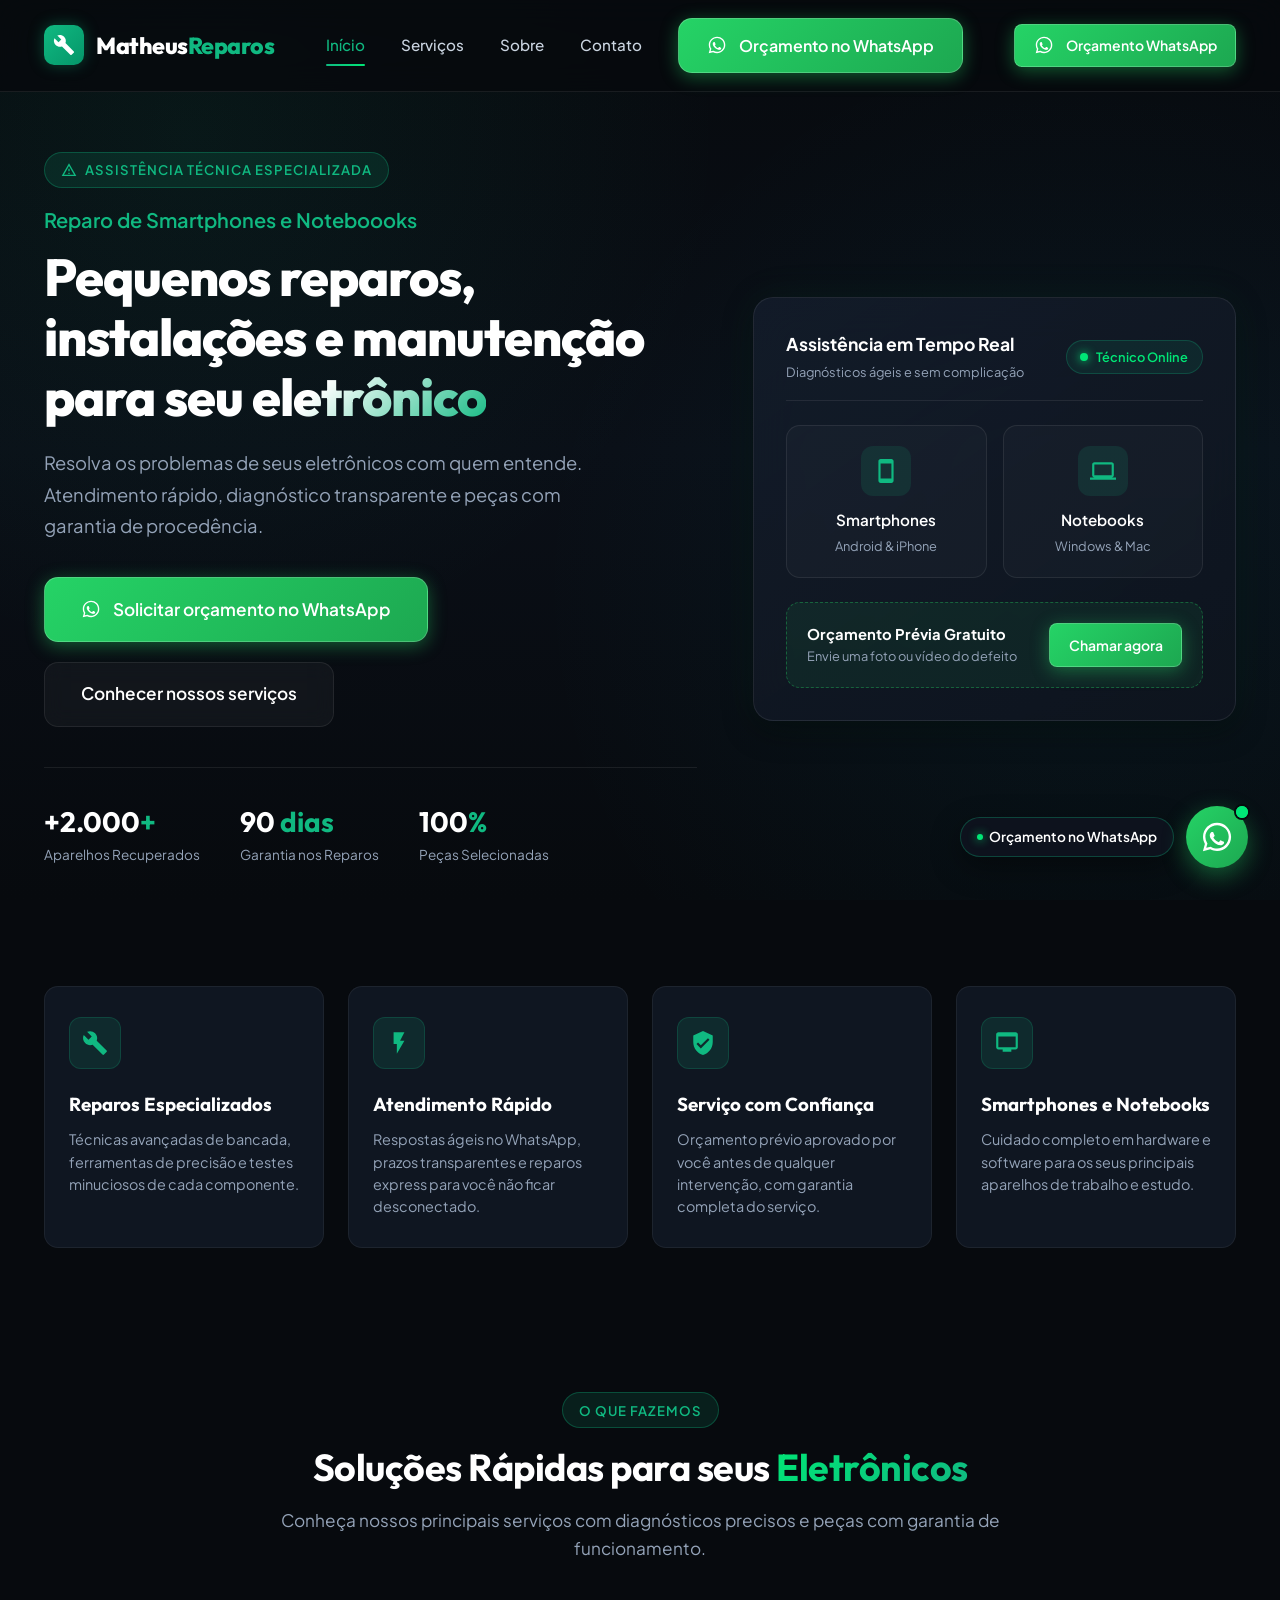
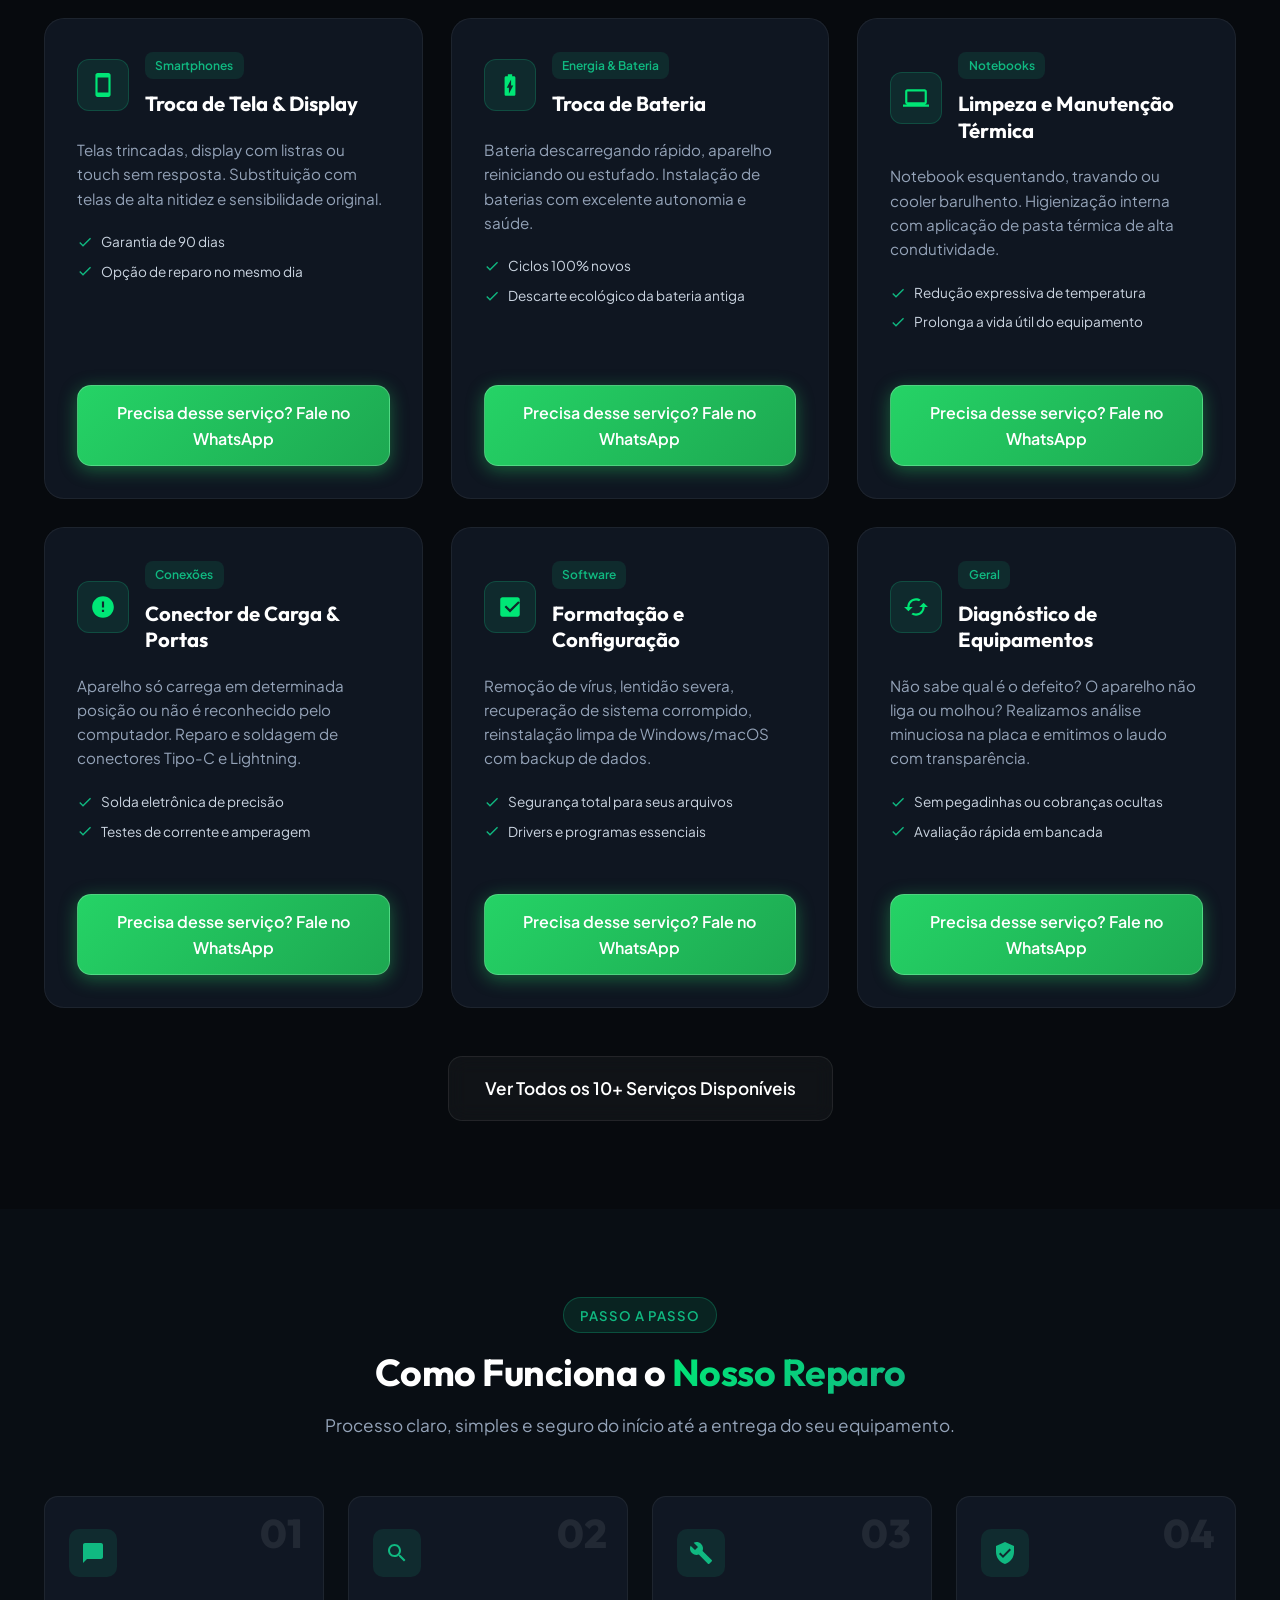
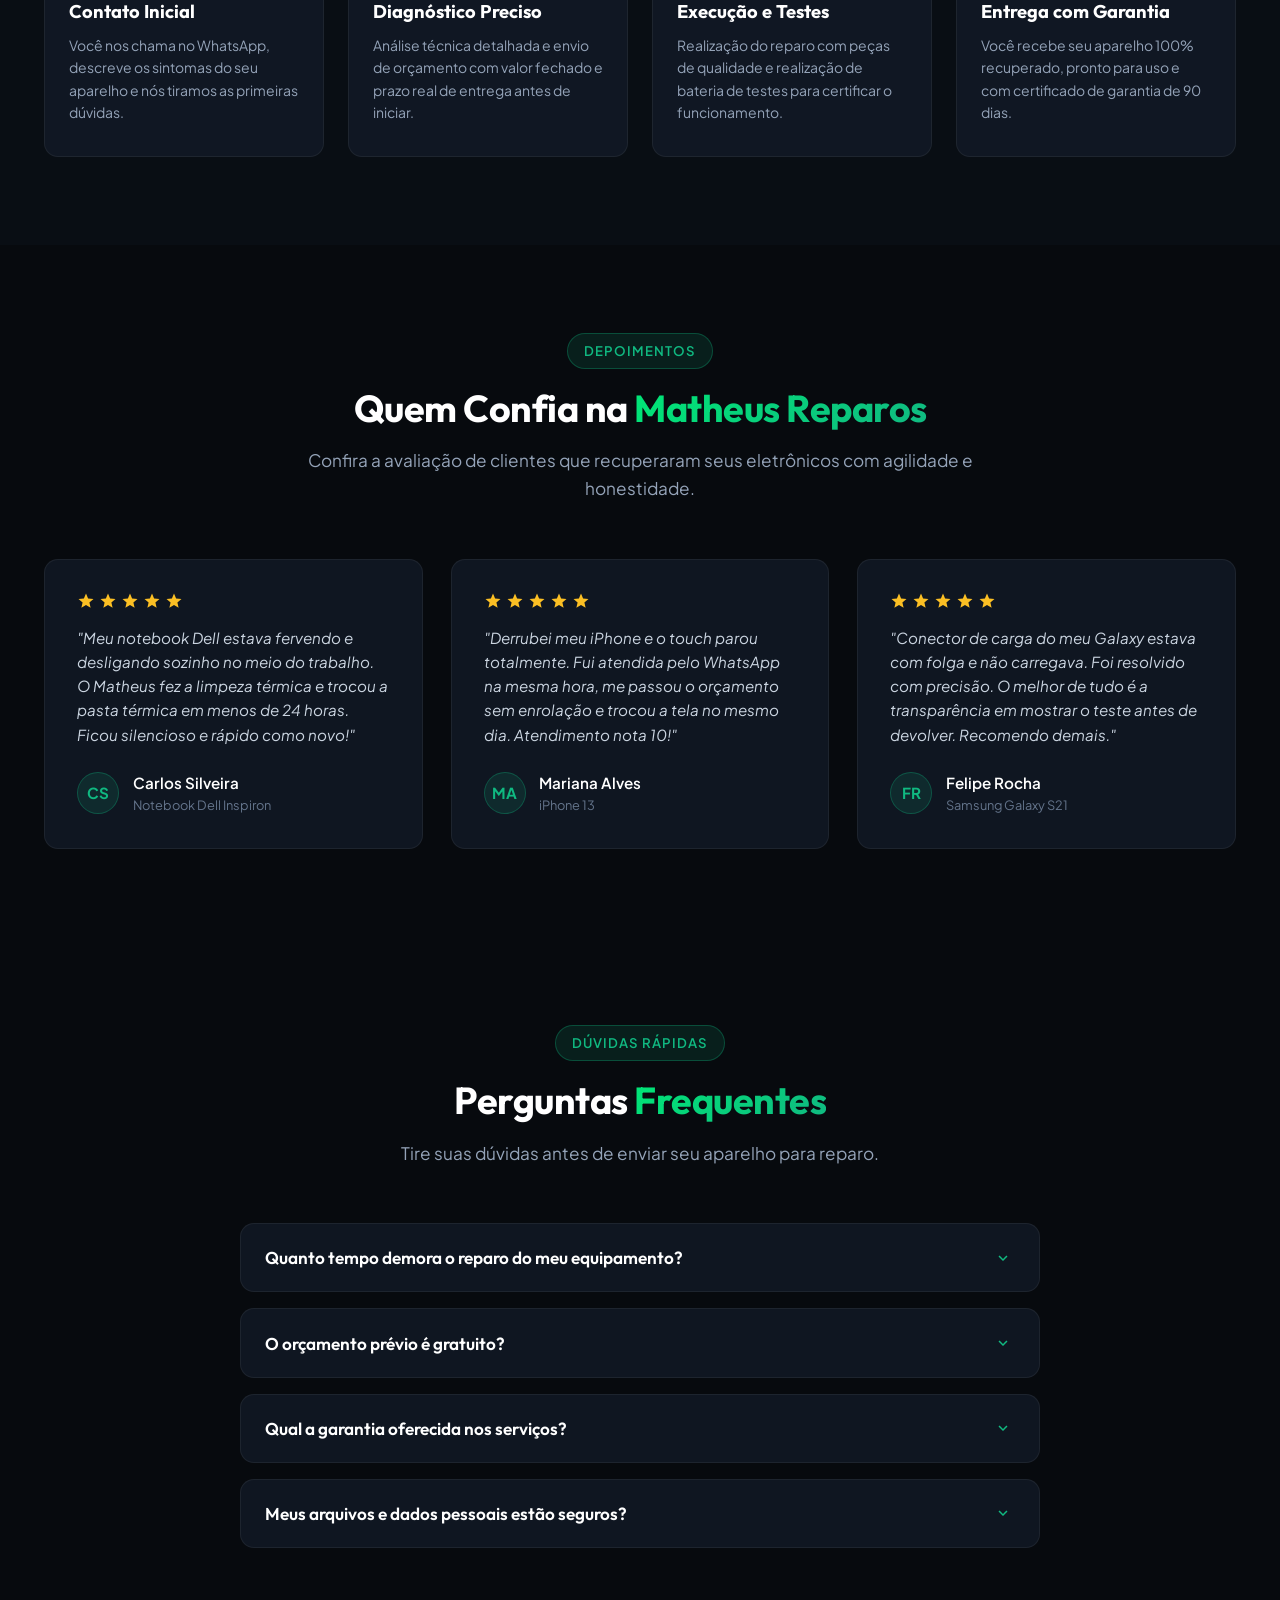
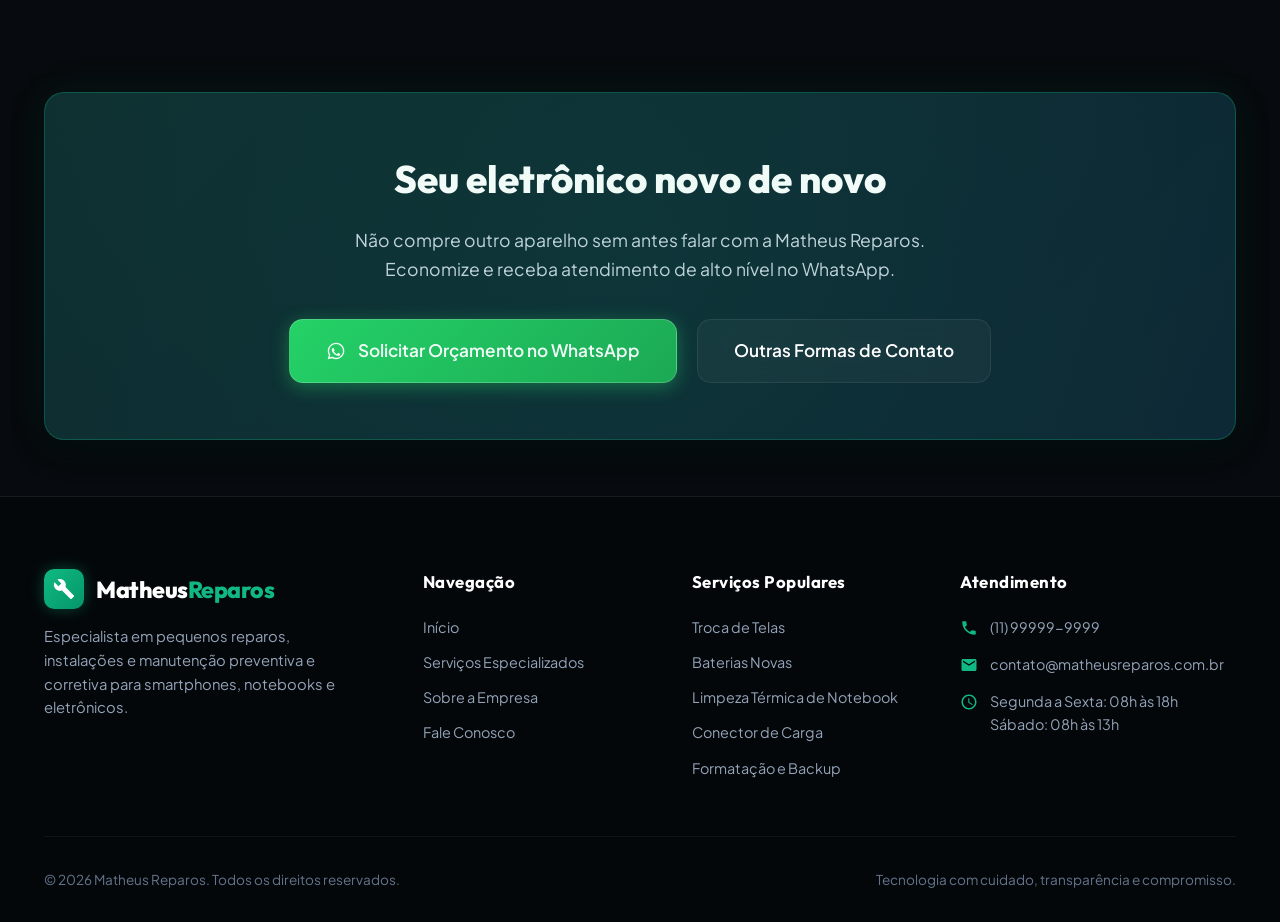
==== commit 9a2e7081: "Add files via upload" ====
--- a/index.html
+++ b/index.html
@@ -34,6 +34,12 @@
         <a href="servicos.html" class="nav-link">Serviços</a>
         <a href="sobre.html" class="nav-link">Sobre</a>
         <a href="contato.html" class="nav-link">Contato</a>
+        <div class="mobile-menu-cta">
+          <a href="#" class="btn btn-whatsapp btn-block" data-whatsapp-btn>
+            <svg viewBox="0 0 24 24"><path d="M12.04 2c-5.46 0-9.91 4.45-9.91 9.91 0 1.75.46 3.45 1.32 4.95L2.05 22l5.25-1.38c1.45.79 3.08 1.21 4.74 1.21 5.46 0 9.91-4.45 9.91-9.91 0-2.65-1.03-5.14-2.9-7.01A9.816 9.816 0 0 0 12.04 2m.01 1.67c2.2 0 4.26.86 5.82 2.41 1.56 1.56 2.41 3.62 2.41 5.83 0 4.54-3.7 8.24-8.24 8.24-1.48 0-2.93-.4-4.2-1.15l-.3-.18-3.12.82.83-3.04-.2-.31a8.19 8.19 0 0 1-1.26-4.38c0-4.54 3.7-8.24 8.24-8.24m4.52 11.53c-.25-.13-1.47-.72-1.7-.81-.23-.08-.39-.13-.56.13-.17.25-.64.81-.79.97-.14.17-.29.19-.54.06-.25-.13-1.06-.39-2.02-1.24-.74-.66-1.25-1.48-1.39-1.73-.15-.25-.02-.39.11-.51.11-.11.25-.29.37-.43.13-.15.17-.25.25-.42.08-.17.04-.31-.02-.44-.06-.13-.56-1.35-.77-1.85-.2-.49-.41-.42-.56-.43h-.48c-.17 0-.44.06-.67.31-.23.25-.87.85-.87 2.08 0 1.22.89 2.4 1.01 2.57.13.17 1.75 2.68 4.25 3.75.59.26 1.06.41 1.42.52.6.19 1.14.16 1.57.1.48-.07 1.47-.6 1.68-1.18.21-.58.21-1.07.15-1.18-.07-.12-.23-.19-.48-.31z"/></svg>
+            Orçamento no WhatsApp
+          </a>
+        </div>
       </nav>
 
       <div class="nav-cta">
--- a/css/style.css
+++ b/css/style.css
@@ -261,10 +261,10 @@
   top: 0;
   left: 0;
   width: 100%;
-  z-index: 1000;
+  z-index: 10000;
   padding: 1.1rem 0;
   transition: var(--transition);
-  background: rgba(7, 10, 14, 0.7);
+  background: rgba(7, 10, 14, 0.85);
   backdrop-filter: blur(16px);
   -webkit-backdrop-filter: blur(16px);
   border-bottom: 1px solid var(--border-subtle);
@@ -1535,26 +1535,73 @@
     position: fixed;
     top: 0;
     right: -100%;
-    width: 80%;
+    width: 82%;
     max-width: 320px;
     height: 100vh;
-    background: #090e15;
+    height: 100dvh;
+    background: #0d1522;
     flex-direction: column;
-    align-items: flex-start;
-    padding: 6rem 2rem 2rem 2rem;
-    border-left: 1px solid var(--border-subtle);
-    box-shadow: -10px 0 30px rgba(0, 0, 0, 0.8);
+    align-items: stretch;
+    padding: 5.5rem 1.75rem 2rem 1.75rem;
+    border-left: 1px solid rgba(16, 185, 129, 0.3);
+    box-shadow: -15px 0 40px rgba(0, 0, 0, 0.95);
     transition: right 0.35s cubic-bezier(0.4, 0, 0.2, 1);
-    z-index: 1001;
+    z-index: 10005;
+    overflow-y: auto;
+    gap: 0.5rem;
   }
 
   .nav-links.active {
-    right: 0;
+    right: 0 !important;
+  }
+
+  .nav-links .nav-link {
+    font-size: 1.15rem;
+    font-weight: 600;
+    color: #ffffff;
+    padding: 0.85rem 0.5rem;
+    border-bottom: 1px solid rgba(255, 255, 255, 0.08);
+    display: flex;
+    align-items: center;
+    justify-content: space-between;
+    transition: var(--transition);
+  }
+
+  .nav-links .nav-link:hover,
+  .nav-links .nav-link.active {
+    color: var(--accent-green);
+    padding-left: 0.85rem;
+  }
+
+  .nav-links .nav-link::after {
+    display: none;
+  }
+
+  .mobile-menu-cta {
+    margin-top: 1.5rem;
+    padding-top: 1rem;
+    border-top: 1px solid rgba(255, 255, 255, 0.1);
   }
 
   .mobile-toggle {
     display: flex;
-    z-index: 1002;
+    align-items: center;
+    justify-content: center;
+    width: 42px;
+    height: 42px;
+    background: rgba(255, 255, 255, 0.06);
+    border: 1px solid var(--border-subtle);
+    color: #ffffff;
+    border-radius: var(--radius-sm);
+    cursor: pointer;
+    z-index: 10010;
+    position: relative;
+    transition: var(--transition);
+  }
+
+  .mobile-toggle:hover {
+    background: rgba(16, 185, 129, 0.15);
+    border-color: var(--primary);
   }
 
   .mobile-overlay {
@@ -1563,17 +1610,20 @@
     left: 0;
     width: 100%;
     height: 100%;
-    background: rgba(0, 0, 0, 0.7);
+    background: rgba(0, 0, 0, 0.65);
     backdrop-filter: blur(4px);
-    z-index: 1000;
+    -webkit-backdrop-filter: blur(4px);
+    z-index: 9998;
     opacity: 0;
     visibility: hidden;
-    transition: opacity 0.3s ease;
+    pointer-events: none;
+    transition: opacity 0.3s ease, visibility 0.3s ease;
   }
 
   .mobile-overlay.active {
     opacity: 1;
     visibility: visible;
+    pointer-events: auto;
   }
 
   .nav-cta .btn {
